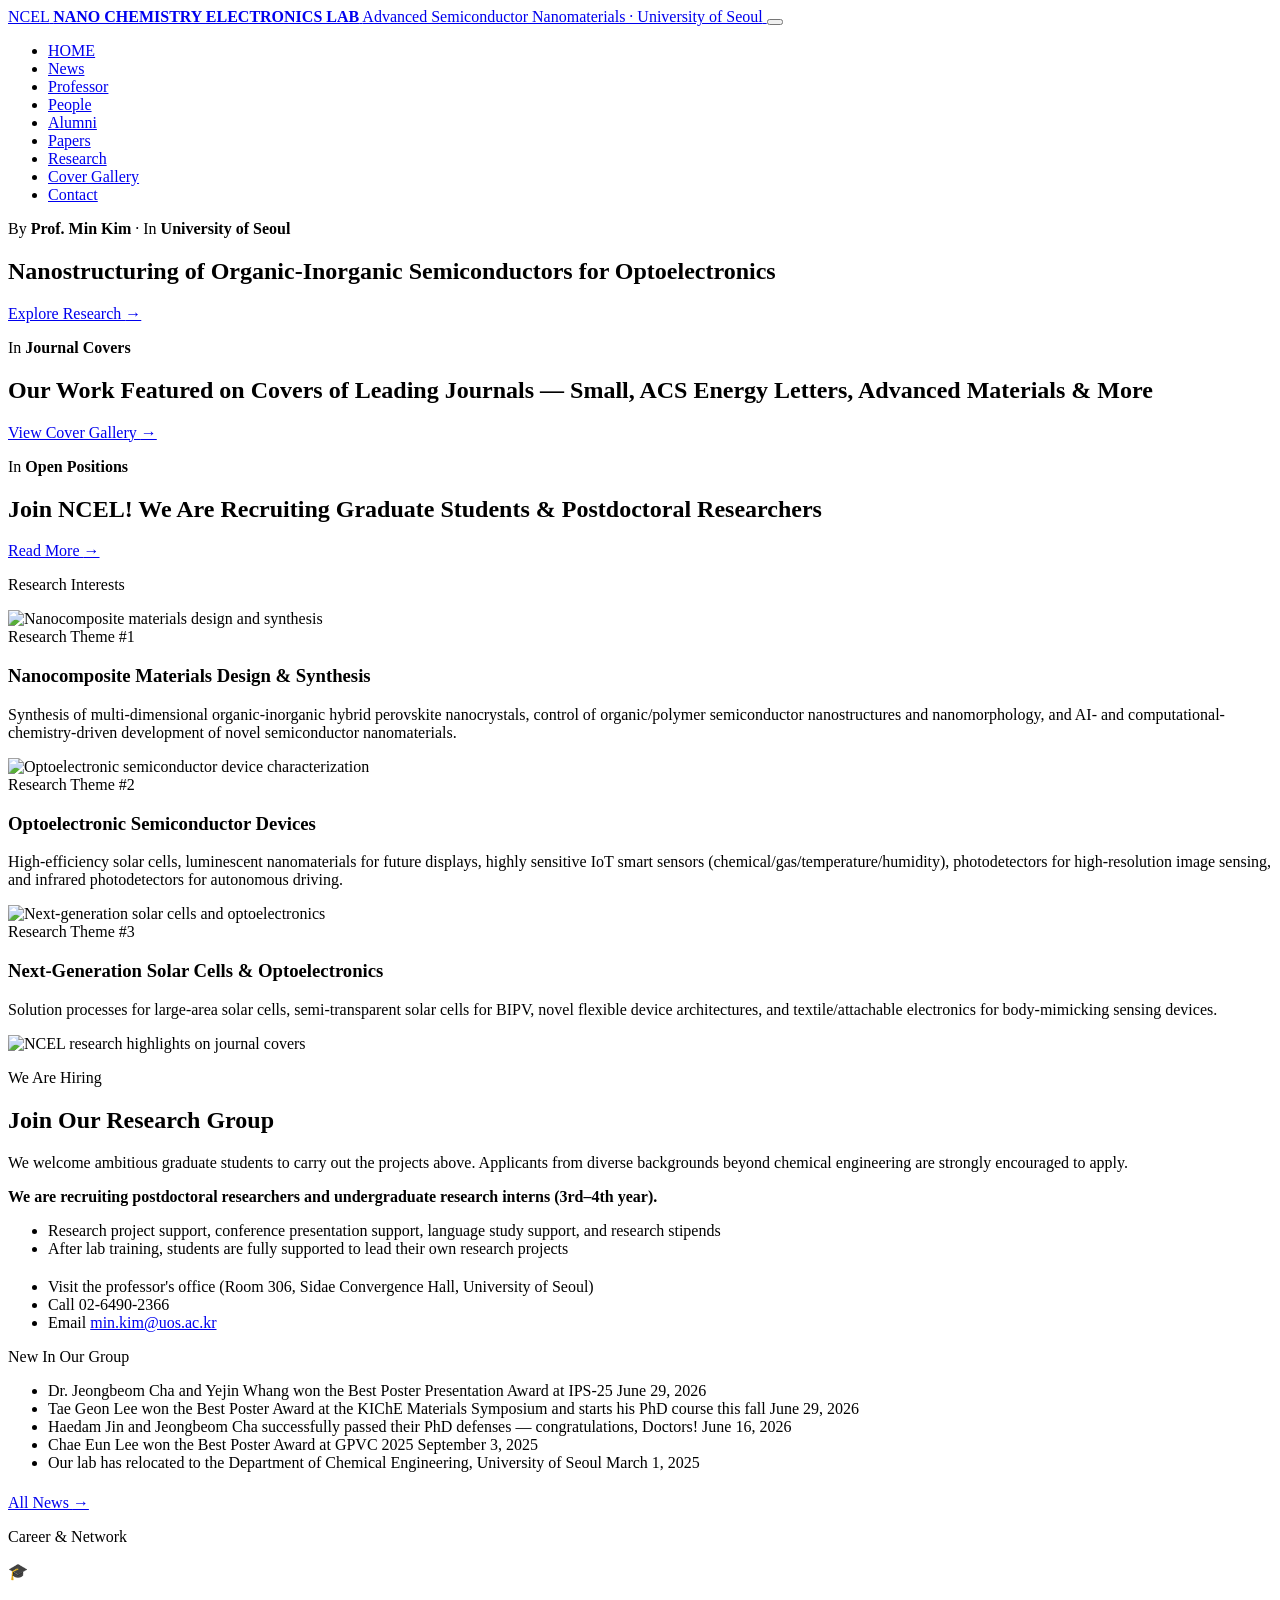
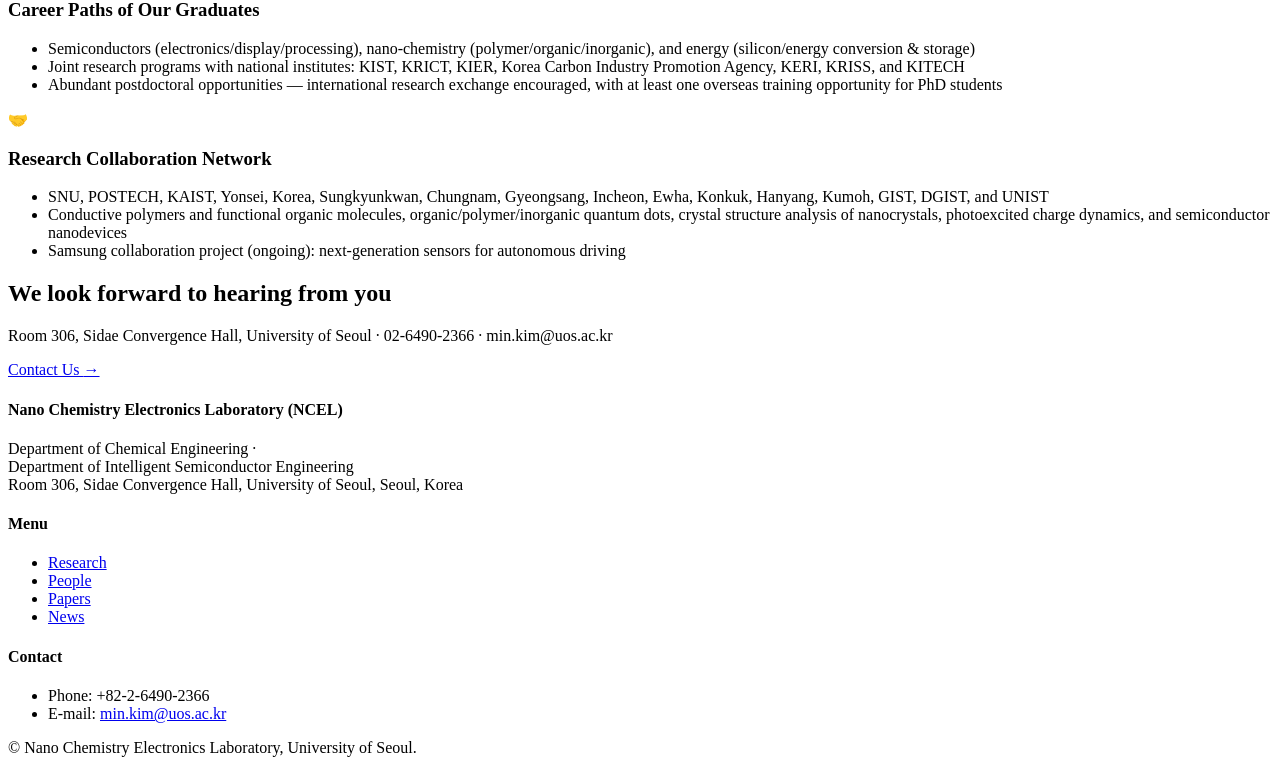
==== index.html @ 4b5f378d "Add files via upload" ====
<!DOCTYPE html>
<html lang="en">
<head>
<meta charset="UTF-8">
<meta name="viewport" content="width=device-width, initial-scale=1.0">
<title>HOME | Nano Chemistry Electronics Laboratory (NCEL)</title>
<meta name="description" content="Nano Chemistry Electronics Laboratory — Nanostructuring of organic-inorganic semiconductors for next-generation smart semiconductors and optoelectronics, Department of Chemical Engineering, University of Seoul">
<link rel="stylesheet" href="css/style.css">
</head>
<body>

<header class="site-header">
  <div class="container header-inner">
    <a class="brand" href="index.html">
      <span class="brand-mark">NCEL</span>
      <span class="brand-text">
        <strong>NANO CHEMISTRY ELECTRONICS LAB</strong>
        <span>Advanced Semiconductor Nanomaterials · University of Seoul</span>
      </span>
    </a>
    <button class="nav-toggle" aria-label="Open menu"><span></span><span></span><span></span></button>
    <nav class="main-nav">
      <ul>
        <li><a href="index.html" class="active">HOME</a></li>
        <li><a href="news.html">News</a></li>
        <li><a href="professor.html">Professor</a></li>
        <li><a href="people.html">People</a></li>
        <li><a href="alumni.html">Alumni</a></li>
        <li><a href="papers.html">Papers</a></li>
        <li><a href="research.html">Research</a></li>
        <li><a href="gallery.html">Cover Gallery</a></li>
        <li><a href="contact.html">Contact</a></li>
      </ul>
    </nav>
  </div>
</header>

<section class="hero-slider">
  <div class="slide" style="background-image:url('images/hero.jpg');">
    <div class="slide-content">
      <p class="slide-meta">By <strong>Prof. Min Kim</strong> · In <strong>University of Seoul</strong></p>
      <h1>Nanostructuring of Organic-Inorganic Semiconductors for Optoelectronics</h1>
      <a class="btn btn-grad" href="research.html">Explore Research <span class="arrow">&rarr;</span></a>
    </div>
  </div>
  <div class="slide" style="background-image:url('images/highlight.jpg');">
    <div class="slide-content">
      <p class="slide-meta">In <strong>Journal Covers</strong></p>
      <h2>Our Work Featured on Covers of Leading Journals — Small, ACS Energy Letters, Advanced Materials &amp; More</h2>
      <a class="btn btn-grad" href="gallery.html">View Cover Gallery <span class="arrow">&rarr;</span></a>
    </div>
  </div>
  <div class="slide" style="background-image:url('images/research/nanowire-sem.jpg');">
    <div class="slide-content">
      <p class="slide-meta">In <strong>Open Positions</strong></p>
      <h2>Join NCEL! We Are Recruiting Graduate Students &amp; Postdoctoral Researchers</h2>
      <a class="btn btn-grad" href="contact.html">Read More <span class="arrow">&rarr;</span></a>
    </div>
  </div>
  <div class="slider-dots"></div>
</section>

<section class="section">
  <div class="container">
    <p class="section-label">Research Interests</p>
    <div class="card-grid">
      <div class="img-card">
        <div class="thumb"><img src="images/research/research-1.png" alt="Nanocomposite materials design and synthesis"></div>
        <div class="body">
          <span class="tag">Research Theme #1</span>
          <h3>Nanocomposite Materials Design &amp; Synthesis</h3>
          <p>Synthesis of multi-dimensional organic-inorganic hybrid perovskite nanocrystals, control of organic/polymer semiconductor nanostructures and nanomorphology, and AI- and computational-chemistry-driven development of novel semiconductor nanomaterials.</p>
        </div>
      </div>
      <div class="img-card">
        <div class="thumb"><img src="images/research/research-2.png" alt="Optoelectronic semiconductor device characterization"></div>
        <div class="body">
          <span class="tag">Research Theme #2</span>
          <h3>Optoelectronic Semiconductor Devices</h3>
          <p>High-efficiency solar cells, luminescent nanomaterials for future displays, highly sensitive IoT smart sensors (chemical/gas/temperature/humidity), photodetectors for high-resolution image sensing, and infrared photodetectors for autonomous driving.</p>
        </div>
      </div>
      <div class="img-card">
        <div class="thumb"><img src="images/research/research-3.png" alt="Next-generation solar cells and optoelectronics"></div>
        <div class="body">
          <span class="tag">Research Theme #3</span>
          <h3>Next-Generation Solar Cells &amp; Optoelectronics</h3>
          <p>Solution processes for large-area solar cells, semi-transparent solar cells for BIPV, novel flexible device architectures, and textile/attachable electronics for body-mimicking sensing devices.</p>
        </div>
      </div>
    </div>
  </div>
</section>

<section class="section tight">
  <div class="container">
    <div class="highlight-band">
      <img src="images/highlight.jpg" alt="NCEL research highlights on journal covers">
      <div>
        <p class="section-label" style="margin-bottom:10px;">We Are Hiring</p>
        <div class="section-head" style="margin-bottom:16px;">
          <h2>Join Our Research Group</h2>
        </div>
        <p style="color:var(--ink-soft);">We welcome ambitious graduate students to carry out the projects above. Applicants from diverse backgrounds beyond chemical engineering are strongly encouraged to apply.</p>
        <p style="color:var(--ink-soft); margin-top:10px;"><strong>We are recruiting postdoctoral researchers and undergraduate research interns (3rd–4th year).</strong></p>
        <ul class="check-list">
          <li>Research project support, conference presentation support, language study support, and research stipends</li>
          <li>After lab training, students are fully supported to lead their own research projects</li>
        </ul>
        <ul class="check-list" style="margin-top:20px;">
          <li>Visit the professor's office (Room 306, Sidae Convergence Hall, University of Seoul)</li>
          <li>Call 02-6490-2366</li>
          <li>Email <a href="mailto:min.kim@uos.ac.kr">min.kim@uos.ac.kr</a></li>
        </ul>
      </div>
    </div>
  </div>
</section>

<section class="section">
  <div class="container">
    <p class="section-label">New In Our Group</p>
    <ul class="feed-list">
      <li class="feed-item">
        <span class="headline">Dr. Jeongbeom Cha and Yejin Whang won the Best Poster Presentation Award at IPS-25</span>
        <span class="when">June 29, 2026</span>
      </li>
      <li class="feed-item">
        <span class="headline">Tae Geon Lee won the Best Poster Award at the KIChE Materials Symposium and starts his PhD course this fall</span>
        <span class="when">June 29, 2026</span>
      </li>
      <li class="feed-item">
        <span class="headline">Haedam Jin and Jeongbeom Cha successfully passed their PhD defenses — congratulations, Doctors!</span>
        <span class="when">June 16, 2026</span>
      </li>
      <li class="feed-item">
        <span class="headline">Chae Eun Lee won the Best Poster Award at GPVC 2025</span>
        <span class="when">September 3, 2025</span>
      </li>
      <li class="feed-item">
        <span class="headline">Our lab has relocated to the Department of Chemical Engineering, University of Seoul</span>
        <span class="when">March 1, 2025</span>
      </li>
    </ul>
    <p style="margin-top:22px;"><a class="btn btn-grad" href="news.html">All News <span class="arrow">&rarr;</span></a></p>
  </div>
</section>

<section class="section">
  <div class="container">
    <p class="section-label">Career &amp; Network</p>
    <div class="card-grid">
      <div class="card">
        <div class="icon">🎓</div>
        <h3>Career Paths of Our Graduates</h3>
        <ul>
          <li>Semiconductors (electronics/display/processing), nano-chemistry (polymer/organic/inorganic), and energy (silicon/energy conversion &amp; storage)</li>
          <li>Joint research programs with national institutes: KIST, KRICT, KIER, Korea Carbon Industry Promotion Agency, KERI, KRISS, and KITECH</li>
          <li>Abundant postdoctoral opportunities — international research exchange encouraged, with at least one overseas training opportunity for PhD students</li>
        </ul>
      </div>
      <div class="card">
        <div class="icon">🤝</div>
        <h3>Research Collaboration Network</h3>
        <ul>
          <li>SNU, POSTECH, KAIST, Yonsei, Korea, Sungkyunkwan, Chungnam, Gyeongsang, Incheon, Ewha, Konkuk, Hanyang, Kumoh, GIST, DGIST, and UNIST</li>
          <li>Conductive polymers and functional organic molecules, organic/polymer/inorganic quantum dots, crystal structure analysis of nanocrystals, photoexcited charge dynamics, and semiconductor nanodevices</li>
          <li>Samsung collaboration project (ongoing): next-generation sensors for autonomous driving</li>
        </ul>
      </div>
    </div>
  </div>
</section>

<section class="section" style="padding-top:0;">
  <div class="container">
    <div class="cta-band">
      <div>
        <h2>We look forward to hearing from you</h2>
        <p>Room 306, Sidae Convergence Hall, University of Seoul · 02-6490-2366 · min.kim@uos.ac.kr</p>
      </div>
      <a class="btn" href="contact.html">Contact Us <span class="arrow">&rarr;</span></a>
    </div>
  </div>
</section>

<footer class="site-footer">
  <div class="container footer-inner">
    <div>
      <h4>Nano Chemistry Electronics Laboratory (NCEL)</h4>
      <p>Department of Chemical Engineering ·<br>Department of Intelligent Semiconductor Engineering<br>Room 306, Sidae Convergence Hall, University of Seoul, Seoul, Korea</p>
    </div>
    <div>
      <h4>Menu</h4>
      <ul>
        <li><a href="research.html">Research</a></li>
        <li><a href="people.html">People</a></li>
        <li><a href="papers.html">Papers</a></li>
        <li><a href="news.html">News</a></li>
      </ul>
    </div>
    <div>
      <h4>Contact</h4>
      <ul>
        <li>Phone: +82-2-6490-2366</li>
        <li>E-mail: <a href="mailto:min.kim@uos.ac.kr">min.kim@uos.ac.kr</a></li>
      </ul>
    </div>
  </div>
  <div class="footer-bottom container">© Nano Chemistry Electronics Laboratory, University of Seoul.</div>
</footer>

<script src="js/main.js"></script>
</body>
</html>
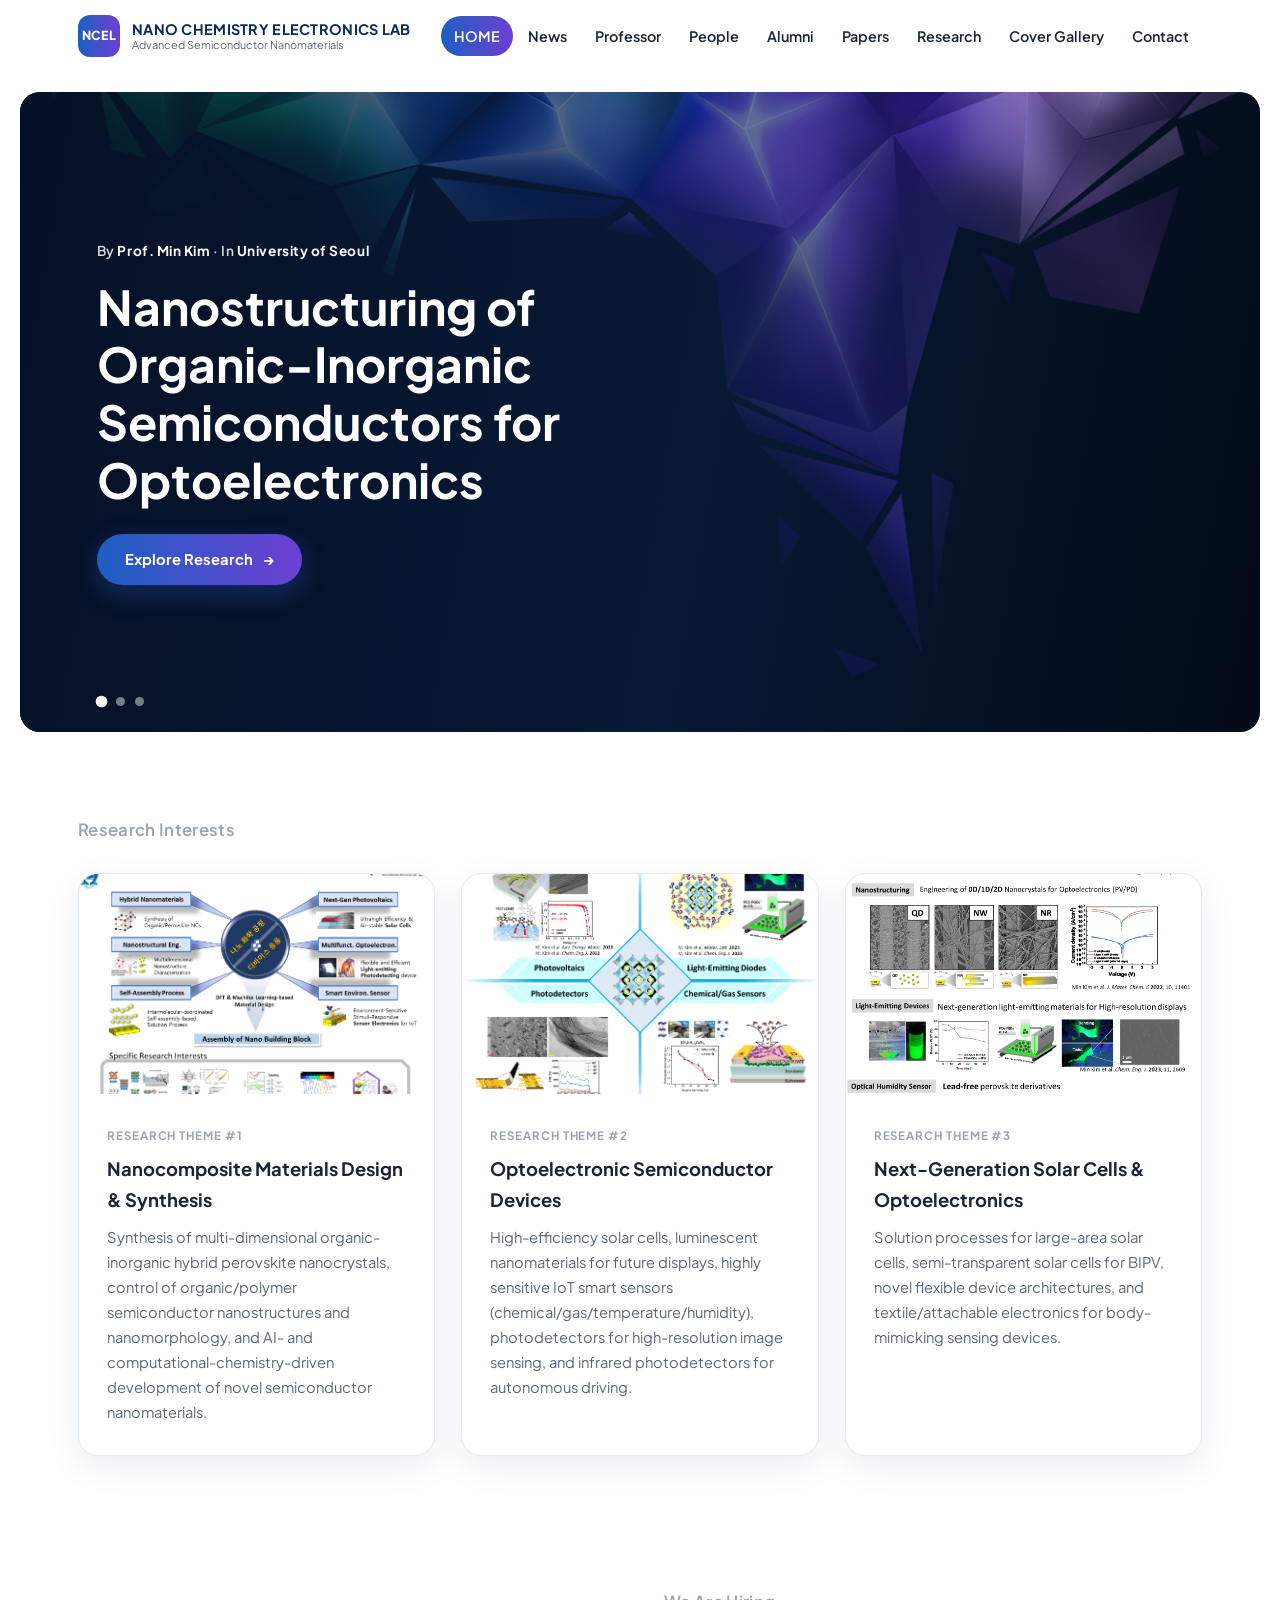
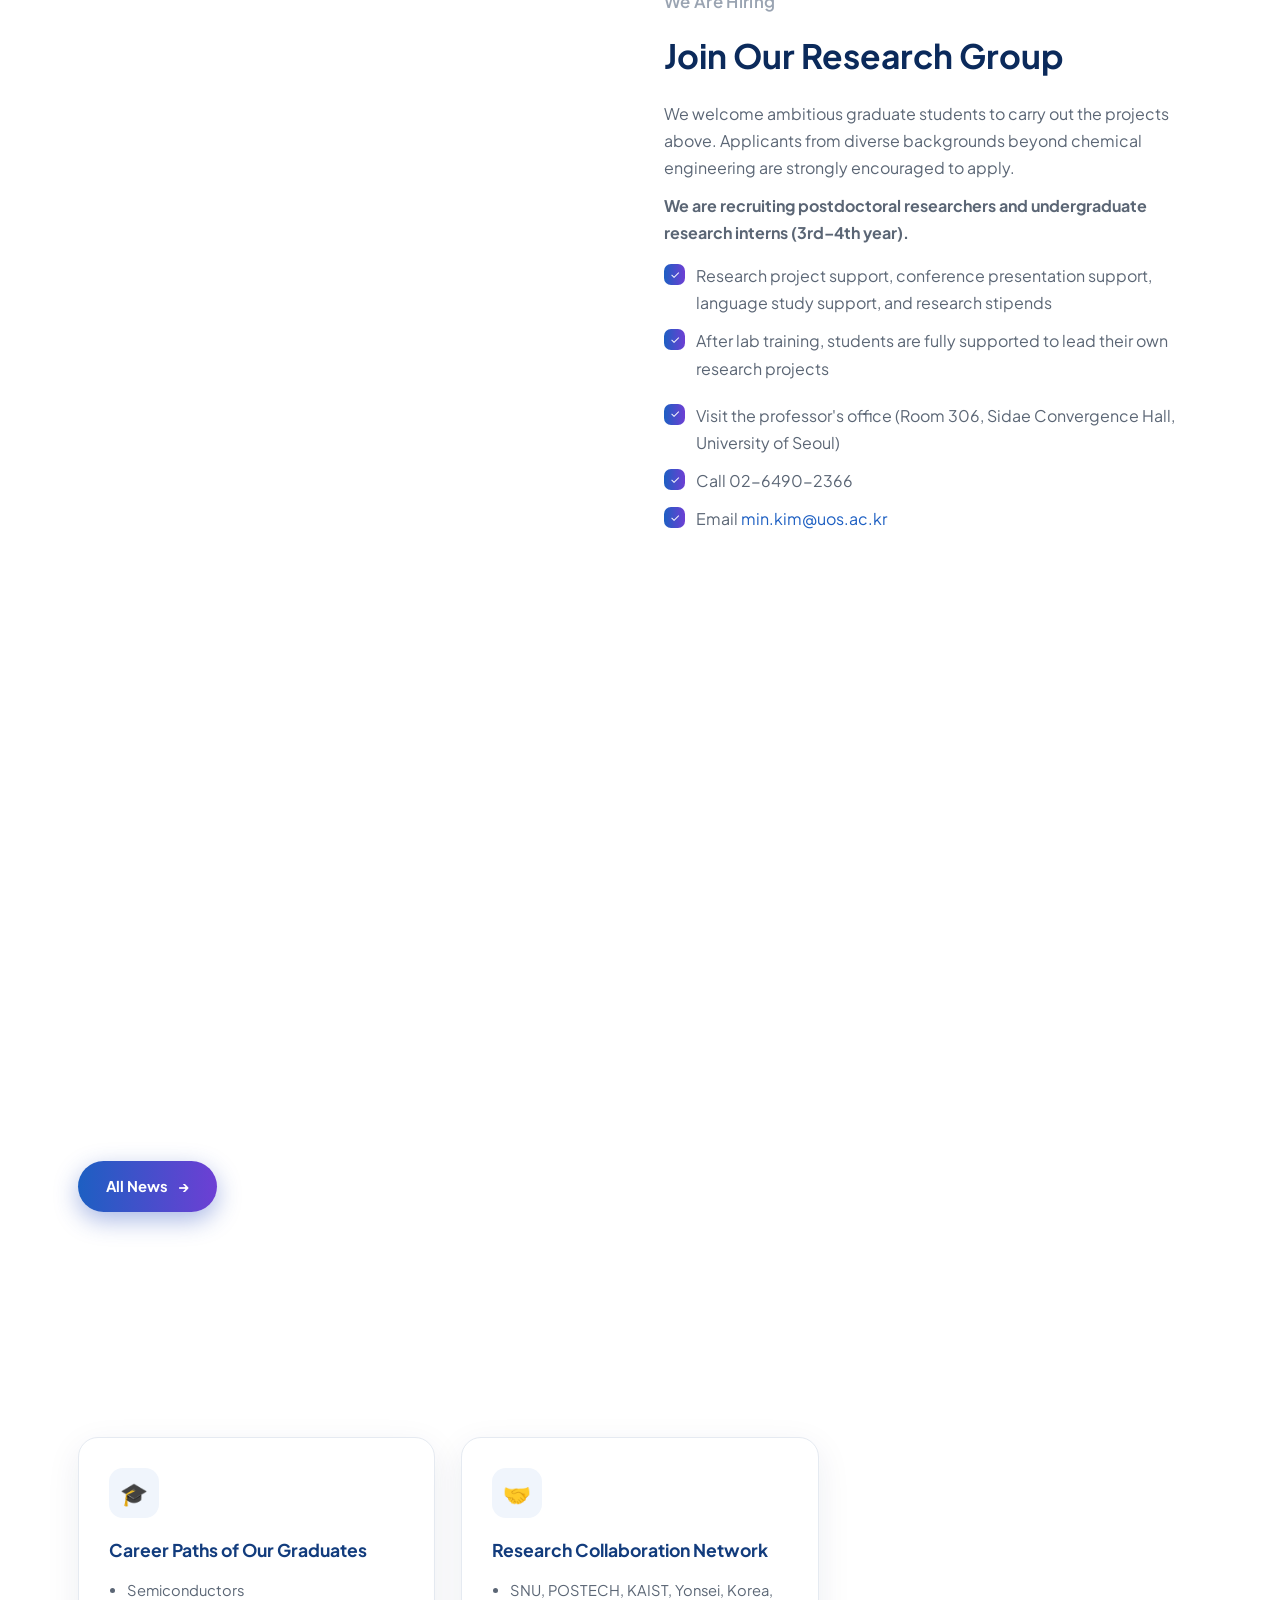
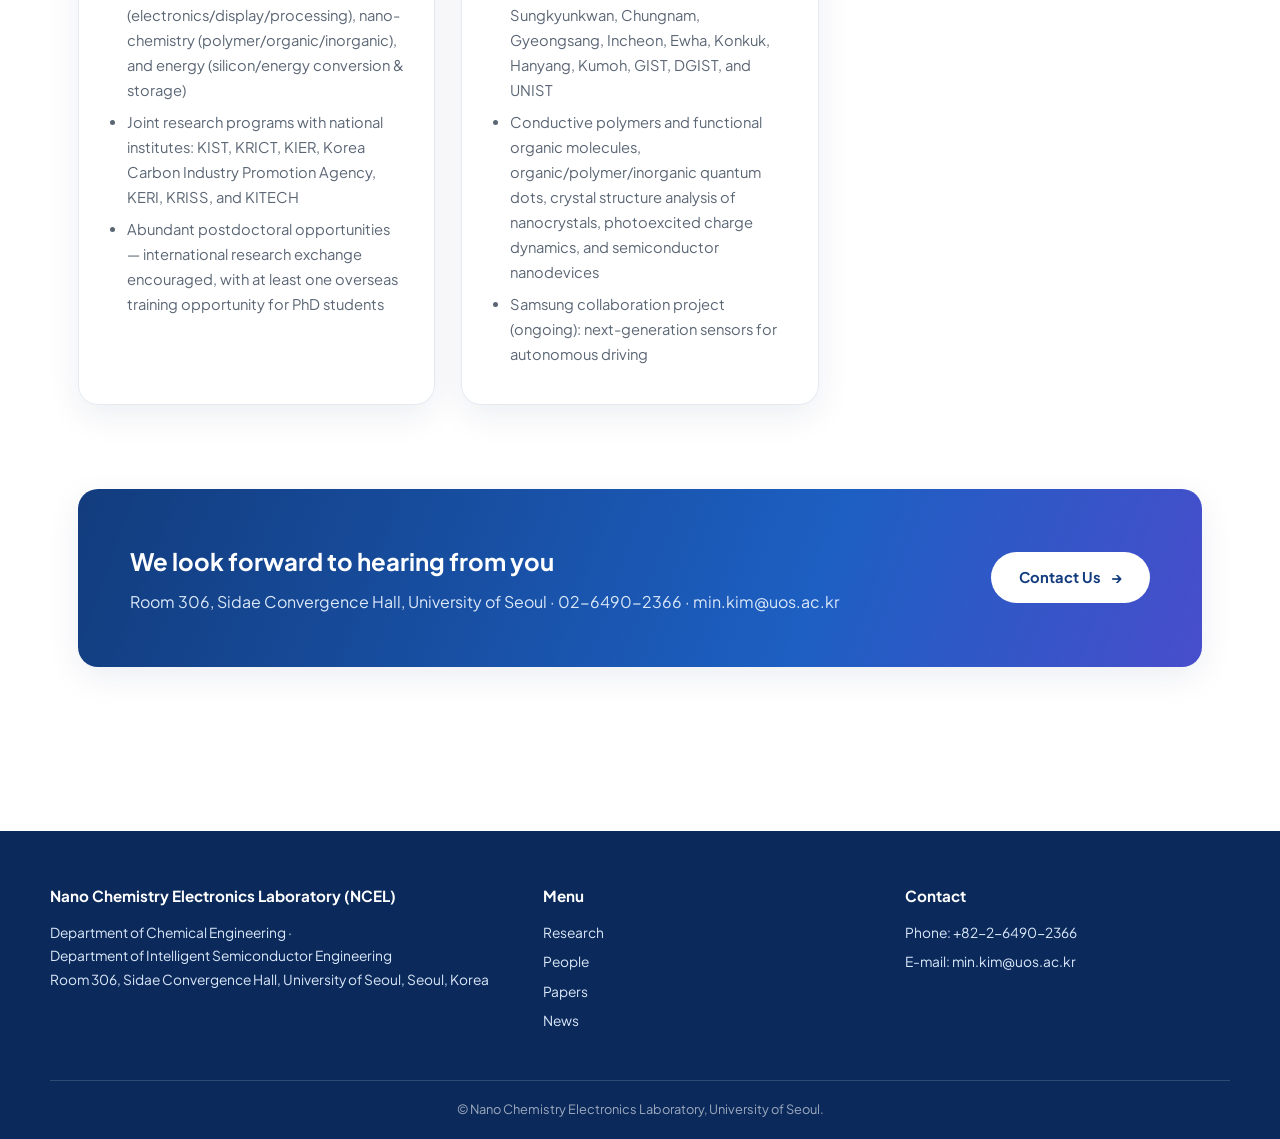
==== commit cccac099: "Fix mobile header: shorten brand subtitle, shrink brand ~90% on small screens, prevent nav item wrap" ====
--- a/index.html
+++ b/index.html
@@ -15,7 +15,7 @@
       <span class="brand-mark">NCEL</span>
       <span class="brand-text">
         <strong>NANO CHEMISTRY ELECTRONICS LAB</strong>
-        <span>Advanced Semiconductor Nanomaterials · University of Seoul</span>
+        <span>Advanced Semiconductor Nanomaterials</span>
       </span>
     </a>
     <button class="nav-toggle" aria-label="Open menu"><span></span><span></span><span></span></button>
--- a/css/style.css
+++ b/css/style.css
@@ -0,0 +1,454 @@
+/* NCEL — Nano Chemistry Electronics Laboratory
+   Modern magazine-style design inspired by nagroup.ewha.ac.kr */
+@import url('https://fonts.googleapis.com/css2?family=Plus+Jakarta+Sans:wght@400;500;600;700;800&family=Inter:wght@400;500;600&display=swap');
+
+:root {
+  --blue-900: #0b2a5b;
+  --blue-800: #123c7d;
+  --blue-700: #1a4d9e;
+  --blue-600: #1d5fc2;
+  --blue-500: #2f74d0;
+  --violet-600: #6d3fd4;
+  --blue-100: #dbe8f9;
+  --blue-50: #f0f5fc;
+  --ink: #1b2432;
+  --ink-soft: #5b6675;
+  --ink-faint: #9aa4b2;
+  --line: #e5eaf1;
+  --bg: #ffffff;
+  --radius: 20px;
+  --radius-sm: 12px;
+  --shadow: 0 10px 34px rgba(11, 42, 91, 0.08);
+  --shadow-hover: 0 18px 48px rgba(11, 42, 91, 0.16);
+  --grad: linear-gradient(90deg, var(--blue-600), var(--violet-600));
+}
+
+* { margin: 0; padding: 0; box-sizing: border-box; }
+html { scroll-behavior: smooth; }
+body {
+  font-family: "Plus Jakarta Sans", "Inter", "Pretendard", "Noto Sans KR", "Malgun Gothic", system-ui, sans-serif;
+  color: var(--ink);
+  background: var(--bg);
+  line-height: 1.7;
+  word-break: keep-all;
+}
+img { max-width: 100%; display: block; }
+a { color: var(--blue-600); text-decoration: none; }
+a:hover { color: var(--blue-800); }
+
+.container { max-width: 1180px; margin: 0 auto; padding: 0 28px; }
+
+/* ---------- Scroll reveal ---------- */
+.reveal {
+  opacity: 0;
+  transform: translateY(28px);
+  transition: opacity 0.7s cubic-bezier(0.22, 0.61, 0.36, 1), transform 0.7s cubic-bezier(0.22, 0.61, 0.36, 1);
+}
+.reveal.visible { opacity: 1; transform: none; }
+@media (prefers-reduced-motion: reduce) {
+  .reveal { opacity: 1; transform: none; transition: none; }
+}
+
+/* ---------- Header ---------- */
+.site-header {
+  position: sticky; top: 0; z-index: 100;
+  background: rgba(255, 255, 255, 0.9);
+  backdrop-filter: blur(12px);
+  transition: box-shadow 0.3s;
+}
+.site-header.scrolled { box-shadow: 0 4px 24px rgba(11, 42, 91, 0.1); }
+.header-inner {
+  display: flex; align-items: center; justify-content: space-between;
+  height: 72px;
+}
+.brand { display: flex; align-items: center; gap: 12px; color: var(--blue-900); }
+.brand-mark {
+  width: 42px; height: 42px; border-radius: 12px; flex: none;
+  background: var(--grad);
+  color: #fff; font-weight: 800; font-size: 0.78rem;
+  display: flex; align-items: center; justify-content: center;
+  letter-spacing: 0.02em;
+}
+.brand-text { line-height: 1.25; }
+.brand-text strong { display: block; font-size: 0.9rem; letter-spacing: 0.02em; white-space: nowrap; }
+.brand-text span { display: block; font-size: 0.68rem; color: var(--ink-soft); white-space: nowrap; }
+@media (max-width: 560px) {
+  .brand { gap: 10px; }
+  .brand-mark { width: 38px; height: 38px; font-size: 0.7rem; }
+  .brand-text strong { font-size: 0.78rem; }
+  .brand-text span { font-size: 0.6rem; }
+}
+
+.main-nav ul { display: flex; gap: 2px; list-style: none; }
+.main-nav a {
+  display: block; padding: 8px 13px; border-radius: 999px;
+  font-size: 0.9rem; font-weight: 600; color: var(--ink);
+  transition: 0.2s; white-space: nowrap;
+}
+.main-nav a:hover { background: var(--blue-50); color: var(--blue-700); }
+.main-nav a.active { background: var(--grad); color: #fff; }
+
+.nav-toggle {
+  display: none; background: none; border: 0; cursor: pointer;
+  width: 44px; height: 44px; border-radius: 10px;
+}
+.nav-toggle span {
+  display: block; width: 22px; height: 2px; margin: 5px auto;
+  background: var(--blue-900); border-radius: 2px; transition: 0.25s;
+}
+.nav-toggle.open span:nth-child(1) { transform: translateY(7px) rotate(45deg); }
+.nav-toggle.open span:nth-child(2) { opacity: 0; }
+.nav-toggle.open span:nth-child(3) { transform: translateY(-7px) rotate(-45deg); }
+
+@media (max-width: 1240px) {
+  .nav-toggle { display: block; }
+  .main-nav {
+    position: absolute; top: 72px; left: 0; right: 0;
+    background: #fff; border-bottom: 1px solid var(--line);
+    display: none; box-shadow: var(--shadow);
+  }
+  .main-nav.open { display: block; animation: navDrop 0.3s ease; }
+  .main-nav ul { flex-direction: column; padding: 12px 16px; }
+  .main-nav a { padding: 12px 16px; font-size: 1rem; border-radius: var(--radius-sm); }
+}
+@keyframes navDrop {
+  from { opacity: 0; transform: translateY(-10px); }
+  to { opacity: 1; transform: none; }
+}
+
+/* ---------- Hero slider ---------- */
+.hero-slider {
+  position: relative; overflow: hidden;
+  border-radius: var(--radius);
+  margin: 20px auto 0;
+  max-width: 1320px;
+  height: min(78vh, 640px);
+}
+@media (max-width: 1360px) { .hero-slider { margin-left: 20px; margin-right: 20px; } }
+@media (max-width: 640px) { .hero-slider { height: 520px; margin-left: 12px; margin-right: 12px; } }
+.slide {
+  position: absolute; inset: 0;
+  background-size: cover; background-position: center;
+  opacity: 0; transition: opacity 1s ease;
+  display: flex; align-items: center;
+}
+.slide.active { opacity: 1; z-index: 1; }
+.slide::before {
+  content: ""; position: absolute; inset: 0;
+  background: linear-gradient(100deg, rgba(6, 20, 46, 0.82) 0%, rgba(13, 42, 88, 0.6) 55%, rgba(13, 42, 88, 0.25) 100%);
+}
+.slide-content {
+  position: relative; z-index: 2; color: #fff;
+  padding: 0 clamp(28px, 6vw, 80px); max-width: 760px;
+}
+.slide-content .slide-meta {
+  font-size: 0.85rem; font-weight: 600; letter-spacing: 0.04em;
+  color: rgba(255, 255, 255, 0.85); margin-bottom: 16px;
+}
+.slide-content .slide-meta strong { color: #fff; }
+.slide-content h1, .slide-content h2 {
+  font-size: clamp(1.7rem, 4.2vw, 3rem); line-height: 1.2;
+  font-weight: 700; margin-bottom: 26px;
+}
+.slide.active .slide-content > * {
+  animation: slideUp 0.9s cubic-bezier(0.22, 0.61, 0.36, 1) both;
+}
+.slide.active .slide-content > *:nth-child(2) { animation-delay: 0.12s; }
+.slide.active .slide-content > *:nth-child(3) { animation-delay: 0.24s; }
+@keyframes slideUp {
+  from { opacity: 0; transform: translateY(30px); }
+  to { opacity: 1; transform: none; }
+}
+.btn {
+  display: inline-flex; align-items: center; gap: 10px;
+  padding: 13px 28px; border-radius: 999px;
+  font-weight: 700; font-size: 0.92rem; transition: 0.25s;
+}
+.btn-grad { background: var(--grad); color: #fff; box-shadow: 0 8px 24px rgba(41, 78, 190, 0.4); }
+.btn-grad:hover { transform: translateY(-2px); box-shadow: 0 12px 32px rgba(41, 78, 190, 0.55); color: #fff; }
+.btn-grad .arrow { transition: transform 0.25s; }
+.btn-grad:hover .arrow { transform: translateX(4px); }
+.btn-ghost { border: 1.5px solid rgba(255, 255, 255, 0.65); color: #fff; }
+.btn-ghost:hover { background: rgba(255, 255, 255, 0.14); color: #fff; }
+
+.slider-dots {
+  position: absolute; z-index: 3; bottom: 26px; left: clamp(28px, 6vw, 80px);
+  display: flex; gap: 10px;
+}
+.slider-dots button {
+  width: 9px; height: 9px; border-radius: 50%; border: 0; cursor: pointer;
+  background: rgba(255, 255, 255, 0.45); transition: 0.3s; padding: 0;
+}
+.slider-dots button.active { background: #fff; transform: scale(1.3); }
+
+/* ---------- Sections ---------- */
+.section { padding: 84px 0; }
+.section.tight { padding: 48px 0; }
+.section-label {
+  color: var(--ink-faint); font-weight: 600; font-size: 1.05rem;
+  letter-spacing: 0.02em; margin-bottom: 28px;
+}
+.section-head { margin-bottom: 40px; }
+.section-head h2 { font-size: clamp(1.5rem, 3vw, 2.1rem); color: var(--blue-900); margin-top: 4px; font-weight: 700; }
+.section-head p.desc { color: var(--ink-soft); margin-top: 10px; max-width: 680px; }
+
+.page-hero {
+  background: linear-gradient(115deg, var(--blue-900) 0%, var(--blue-700) 70%, var(--violet-600) 130%);
+  color: #fff; padding: 72px 0;
+}
+.page-hero .kicker { color: var(--blue-100); font-weight: 700; letter-spacing: 0.14em; font-size: 0.8rem; text-transform: uppercase; }
+.page-hero h1 { font-size: clamp(1.9rem, 4vw, 2.7rem); margin-top: 8px; font-weight: 800; }
+.page-hero p { margin-top: 12px; color: rgba(255, 255, 255, 0.85); max-width: 720px; }
+
+/* ---------- Cards ---------- */
+.card-grid { display: grid; gap: 26px; grid-template-columns: repeat(auto-fill, minmax(300px, 1fr)); }
+.card {
+  background: #fff; border: 1px solid var(--line); border-radius: var(--radius);
+  padding: 30px; box-shadow: var(--shadow);
+  transition: transform 0.35s, box-shadow 0.35s;
+}
+.card:hover { transform: translateY(-6px); box-shadow: var(--shadow-hover); }
+.card h3 { color: var(--blue-800); font-size: 1.1rem; margin-bottom: 12px; font-weight: 700; }
+.card ul { padding-left: 18px; color: var(--ink-soft); font-size: 0.92rem; }
+.card ul li { margin: 7px 0; }
+.card .icon {
+  width: 50px; height: 50px; border-radius: 14px; margin-bottom: 18px;
+  background: var(--blue-50); color: var(--blue-700);
+  display: flex; align-items: center; justify-content: center; font-size: 1.4rem;
+}
+
+/* Image-topped research cards (home) */
+.img-card {
+  background: #fff; border: 1px solid var(--line); border-radius: var(--radius);
+  overflow: hidden; box-shadow: var(--shadow);
+  transition: transform 0.35s, box-shadow 0.35s;
+  display: flex; flex-direction: column;
+}
+.img-card:hover { transform: translateY(-6px); box-shadow: var(--shadow-hover); }
+.img-card .thumb { height: 220px; overflow: hidden; }
+.img-card .thumb img { width: 100%; height: 100%; object-fit: cover; transition: transform 0.5s; }
+.img-card:hover .thumb img { transform: scale(1.06); }
+.img-card .body { padding: 26px 28px 30px; }
+.img-card .body .tag {
+  font-size: 0.72rem; font-weight: 700; letter-spacing: 0.08em;
+  text-transform: uppercase; color: var(--ink-faint);
+}
+.img-card .body h3 { color: var(--ink); font-size: 1.15rem; margin: 6px 0 10px; font-weight: 700; }
+.img-card .body p { color: var(--ink-soft); font-size: 0.92rem; }
+
+/* ---------- People ---------- */
+.people-grid { display: grid; gap: 28px; grid-template-columns: repeat(auto-fill, minmax(255px, 1fr)); }
+.person {
+  background: #fff; border: 1px solid var(--line); border-radius: var(--radius);
+  overflow: hidden; box-shadow: var(--shadow); display: flex; flex-direction: column;
+  transition: transform 0.35s, box-shadow 0.35s;
+}
+.person:hover { transform: translateY(-6px); box-shadow: var(--shadow-hover); }
+.person .photo { aspect-ratio: 3 / 3.4; overflow: hidden; background: var(--blue-100); }
+.person .photo img { width: 100%; height: 100%; object-fit: cover; object-position: center top; transition: transform 0.45s; }
+.person:hover .photo img { transform: scale(1.05); }
+.person .photo.placeholder {
+  display: flex; align-items: center; justify-content: center;
+  color: var(--blue-500); font-size: 3rem; font-weight: 800;
+}
+.person .info { padding: 22px 24px 24px; }
+.person .info h3 { color: var(--blue-900); font-size: 1.05rem; font-weight: 700; }
+.person .info h3 small { color: var(--ink-faint); font-weight: 600; font-size: 0.82rem; }
+.person .info .role {
+  display: inline-block; margin: 8px 0 10px; padding: 3px 12px; border-radius: 999px;
+  background: var(--blue-50); color: var(--blue-700); font-size: 0.74rem; font-weight: 700;
+}
+.person .info ul { list-style: none; color: var(--ink-soft); font-size: 0.84rem; }
+.person .info ul li { margin: 4px 0; padding-left: 12px; position: relative; }
+.person .info ul li::before {
+  content: ""; position: absolute; left: 0; top: 0.65em;
+  width: 4px; height: 4px; border-radius: 50%; background: var(--blue-500);
+}
+.person .info .email { margin-top: 10px; font-size: 0.83rem; }
+
+.group-title {
+  display: flex; align-items: center; gap: 14px;
+  margin: 60px 0 28px; color: var(--blue-900); font-size: 1.35rem; font-weight: 700;
+}
+.group-title:first-of-type { margin-top: 0; }
+.group-title::after { content: ""; flex: 1; height: 1px; background: var(--line); }
+
+/* ---------- Professor ---------- */
+.prof-layout { display: grid; grid-template-columns: 330px 1fr; gap: 52px; align-items: start; }
+@media (max-width: 860px) { .prof-layout { grid-template-columns: 1fr; } }
+.prof-photo { border-radius: var(--radius); overflow: hidden; box-shadow: var(--shadow); position: sticky; top: 96px; }
+.prof-card { background: linear-gradient(120deg, var(--blue-900), var(--blue-700)); color: #fff; padding: 24px 26px; }
+.prof-card h2 { font-size: 1.3rem; }
+.prof-card p { color: var(--blue-100); font-size: 0.88rem; margin-top: 4px; }
+.prof-card a { color: #fff; text-decoration: underline; }
+
+.timeline { list-style: none; position: relative; padding-left: 30px; }
+.timeline::before {
+  content: ""; position: absolute; left: 8px; top: 6px; bottom: 6px;
+  width: 2px; background: var(--blue-100);
+}
+.timeline li { position: relative; padding-bottom: 32px; }
+.timeline li:last-child { padding-bottom: 0; }
+.timeline li::before {
+  content: ""; position: absolute; left: -28px; top: 7px;
+  width: 12px; height: 12px; border-radius: 50%;
+  background: var(--grad); border: 3px solid var(--blue-100);
+}
+.timeline .period { color: var(--blue-600); font-weight: 700; font-size: 0.85rem; letter-spacing: 0.03em; }
+.timeline h3 { color: var(--blue-900); font-size: 1.12rem; margin: 3px 0 6px; font-weight: 700; }
+.timeline p { color: var(--ink-soft); font-size: 0.93rem; }
+
+/* ---------- News ---------- */
+.news-list { list-style: none; }
+.news-item {
+  background: #fff; border: 1px solid var(--line); border-radius: var(--radius);
+  padding: 26px 30px; margin-bottom: 16px; box-shadow: var(--shadow);
+  display: grid; grid-template-columns: 130px 1fr; gap: 22px;
+  transition: transform 0.3s, box-shadow 0.3s;
+}
+.news-item:hover { transform: translateY(-3px); box-shadow: var(--shadow-hover); }
+@media (max-width: 640px) { .news-item { grid-template-columns: 1fr; gap: 6px; } }
+.news-item .date { color: var(--blue-600); font-weight: 700; font-size: 0.88rem; white-space: nowrap; }
+.news-item .body { color: var(--ink); font-size: 0.94rem; }
+.news-item .body p { margin: 4px 0; }
+.news-item .body a { font-size: 0.86rem; word-break: break-all; }
+.badge {
+  display: inline-block; padding: 2px 12px; border-radius: 999px; margin-bottom: 6px;
+  background: var(--grad); color: #fff; font-size: 0.71rem; font-weight: 700; letter-spacing: 0.03em;
+}
+
+/* Home news feed */
+.feed-list { list-style: none; }
+.feed-item {
+  display: flex; justify-content: space-between; align-items: baseline; gap: 24px;
+  padding: 22px 28px; border: 1px solid var(--line); border-radius: var(--radius-sm);
+  margin-bottom: 12px; background: #fff;
+  transition: transform 0.3s, box-shadow 0.3s, border-color 0.3s;
+}
+.feed-item:hover { transform: translateX(6px); box-shadow: var(--shadow); border-color: var(--blue-100); }
+.feed-item .headline { font-weight: 600; color: var(--ink); font-size: 0.95rem; }
+.feed-item .when { color: var(--ink-faint); font-size: 0.82rem; white-space: nowrap; }
+@media (max-width: 640px) { .feed-item { flex-direction: column; gap: 4px; } }
+
+/* ---------- Papers ---------- */
+.year-block { margin-bottom: 52px; }
+.year-block h2 {
+  color: var(--blue-900); font-size: 1.5rem; margin-bottom: 18px; font-weight: 700;
+  display: flex; align-items: center; gap: 14px;
+}
+.year-block h2 .tag {
+  font-size: 0.7rem; padding: 3px 12px; border-radius: 999px;
+  background: var(--grad); color: #fff; letter-spacing: 0.06em;
+}
+.year-block h2::after { content: ""; flex: 1; height: 1px; background: var(--line); }
+.paper-list { list-style: none; }
+.paper-list li {
+  background: #fff; border: 1px solid var(--line); border-radius: var(--radius-sm);
+  padding: 15px 20px; margin-bottom: 10px; font-size: 0.9rem; color: var(--ink-soft);
+  display: flex; gap: 14px;
+  transition: transform 0.25s, box-shadow 0.25s;
+}
+.paper-list li:hover { transform: translateY(-2px); box-shadow: var(--shadow); }
+.paper-list .num { color: var(--blue-600); font-weight: 800; flex: none; min-width: 38px; }
+.paper-list .title { font-style: normal; color: var(--ink); font-weight: 600; }
+.paper-list .journal { color: var(--blue-700); font-weight: 600; font-style: italic; }
+.paper-list .cover-note { color: #b7791f; font-weight: 700; font-size: 0.8rem; }
+.paper-link {
+  display: inline-flex; align-items: center; gap: 4px;
+  margin-left: 10px; padding: 2px 12px; border-radius: 999px;
+  background: var(--blue-50); border: 1px solid var(--blue-100);
+  color: var(--blue-700); font-size: 0.74rem; font-weight: 700;
+  white-space: nowrap; vertical-align: 2px; transition: 0.2s;
+}
+.paper-link:hover { background: var(--grad); border-color: transparent; color: #fff; }
+.note { color: var(--ink-soft); font-size: 0.88rem; margin-bottom: 20px; }
+
+/* ---------- Gallery ---------- */
+.gallery-grid { display: grid; gap: 24px; grid-template-columns: repeat(auto-fill, minmax(205px, 1fr)); }
+.gallery-grid figure {
+  border-radius: var(--radius); overflow: hidden; background: #fff;
+  border: 1px solid var(--line); box-shadow: var(--shadow);
+  transition: transform 0.35s, box-shadow 0.35s;
+}
+.gallery-grid figure:hover { transform: translateY(-6px); box-shadow: var(--shadow-hover); }
+.gallery-grid img { width: 100%; aspect-ratio: 3 / 4; object-fit: cover; transition: transform 0.45s; }
+.gallery-grid figure:hover img { transform: scale(1.06); }
+.gallery-grid figcaption { padding: 13px 16px; font-size: 0.84rem; font-weight: 600; color: var(--blue-800); }
+
+/* ---------- Research ---------- */
+.research-feature { display: grid; grid-template-columns: 1fr 1fr; gap: 44px; align-items: center; margin-bottom: 60px; }
+@media (max-width: 860px) { .research-feature { grid-template-columns: 1fr; } }
+.research-feature img { border-radius: var(--radius); box-shadow: var(--shadow); }
+.research-feature h3 { color: var(--blue-900); font-size: 1.4rem; margin-bottom: 12px; font-weight: 700; }
+.research-feature p { color: var(--ink-soft); }
+.research-imgs { display: grid; grid-template-columns: repeat(auto-fit, minmax(240px, 1fr)); gap: 22px; margin-top: 40px; }
+.research-imgs img {
+  border-radius: var(--radius); border: 1px solid var(--line); box-shadow: var(--shadow); width: 100%;
+  transition: transform 0.35s;
+}
+.research-imgs img:hover { transform: translateY(-4px); }
+
+/* ---------- Contact ---------- */
+.contact-grid { display: grid; grid-template-columns: 1.2fr 1fr; gap: 44px; align-items: start; }
+@media (max-width: 860px) { .contact-grid { grid-template-columns: 1fr; } }
+.contact-info-card {
+  background: linear-gradient(135deg, var(--blue-900), var(--blue-700) 75%, var(--violet-600) 140%);
+  color: #fff; border-radius: var(--radius);
+  padding: 38px; box-shadow: var(--shadow);
+}
+.contact-info-card h3 { font-size: 1.25rem; margin-bottom: 22px; }
+.contact-info-card dl { display: grid; gap: 18px; }
+.contact-info-card dt { color: var(--blue-100); font-size: 0.76rem; font-weight: 700; letter-spacing: 0.1em; text-transform: uppercase; }
+.contact-info-card dd { font-size: 0.97rem; margin-top: 2px; }
+.contact-info-card a { color: #fff; text-decoration: underline; }
+
+/* ---------- Home extras ---------- */
+.highlight-band { display: grid; grid-template-columns: 1fr 1fr; gap: 48px; align-items: center; }
+@media (max-width: 860px) { .highlight-band { grid-template-columns: 1fr; } }
+.highlight-band img { border-radius: var(--radius); box-shadow: var(--shadow); }
+.check-list { list-style: none; margin-top: 16px; }
+.check-list li { padding-left: 32px; position: relative; margin: 11px 0; color: var(--ink-soft); }
+.check-list li::before {
+  content: "✓"; position: absolute; left: 0; top: 2px;
+  width: 21px; height: 21px; border-radius: 7px; font-size: 0.72rem;
+  background: var(--grad); color: #fff;
+  display: flex; align-items: center; justify-content: center;
+}
+
+.cta-band {
+  background: linear-gradient(110deg, var(--blue-800), var(--blue-600) 65%, var(--violet-600) 130%);
+  border-radius: var(--radius); color: #fff; padding: 52px;
+  display: flex; align-items: center; justify-content: space-between; gap: 26px; flex-wrap: wrap;
+  box-shadow: var(--shadow);
+}
+.cta-band h2 { font-size: 1.5rem; font-weight: 700; }
+.cta-band p { color: var(--blue-100); margin-top: 6px; }
+.cta-band .btn { background: #fff; color: var(--blue-800); }
+.cta-band .btn:hover { transform: translateY(-2px); }
+
+/* ---------- Footer ---------- */
+.site-footer { background: var(--blue-900); color: var(--blue-100); margin-top: 80px; }
+.footer-inner { padding: 52px 0 42px; display: grid; grid-template-columns: 1.4fr 1fr 1fr; gap: 38px; }
+@media (max-width: 860px) { .footer-inner { grid-template-columns: 1fr; } }
+.site-footer h4 { color: #fff; font-size: 0.95rem; margin-bottom: 12px; }
+.site-footer p, .site-footer li { font-size: 0.86rem; }
+.site-footer ul { list-style: none; }
+.site-footer li { margin: 6px 0; }
+.site-footer a { color: var(--blue-100); }
+.site-footer a:hover { color: #fff; }
+.footer-bottom {
+  border-top: 1px solid rgba(255, 255, 255, 0.15);
+  padding: 18px 0; font-size: 0.8rem; text-align: center; color: rgba(255, 255, 255, 0.6);
+}
+
+/* ---------- Back to top ---------- */
+.to-top {
+  position: fixed; right: 26px; bottom: 26px; z-index: 90;
+  width: 46px; height: 46px; border-radius: 50%; border: 0; cursor: pointer;
+  background: var(--grad); color: #fff; font-size: 1.1rem;
+  box-shadow: 0 8px 24px rgba(41, 78, 190, 0.45);
+  opacity: 0; pointer-events: none; transform: translateY(12px);
+  transition: 0.3s;
+}
+.to-top.show { opacity: 1; pointer-events: auto; transform: none; }
+.to-top:hover { transform: translateY(-3px); }
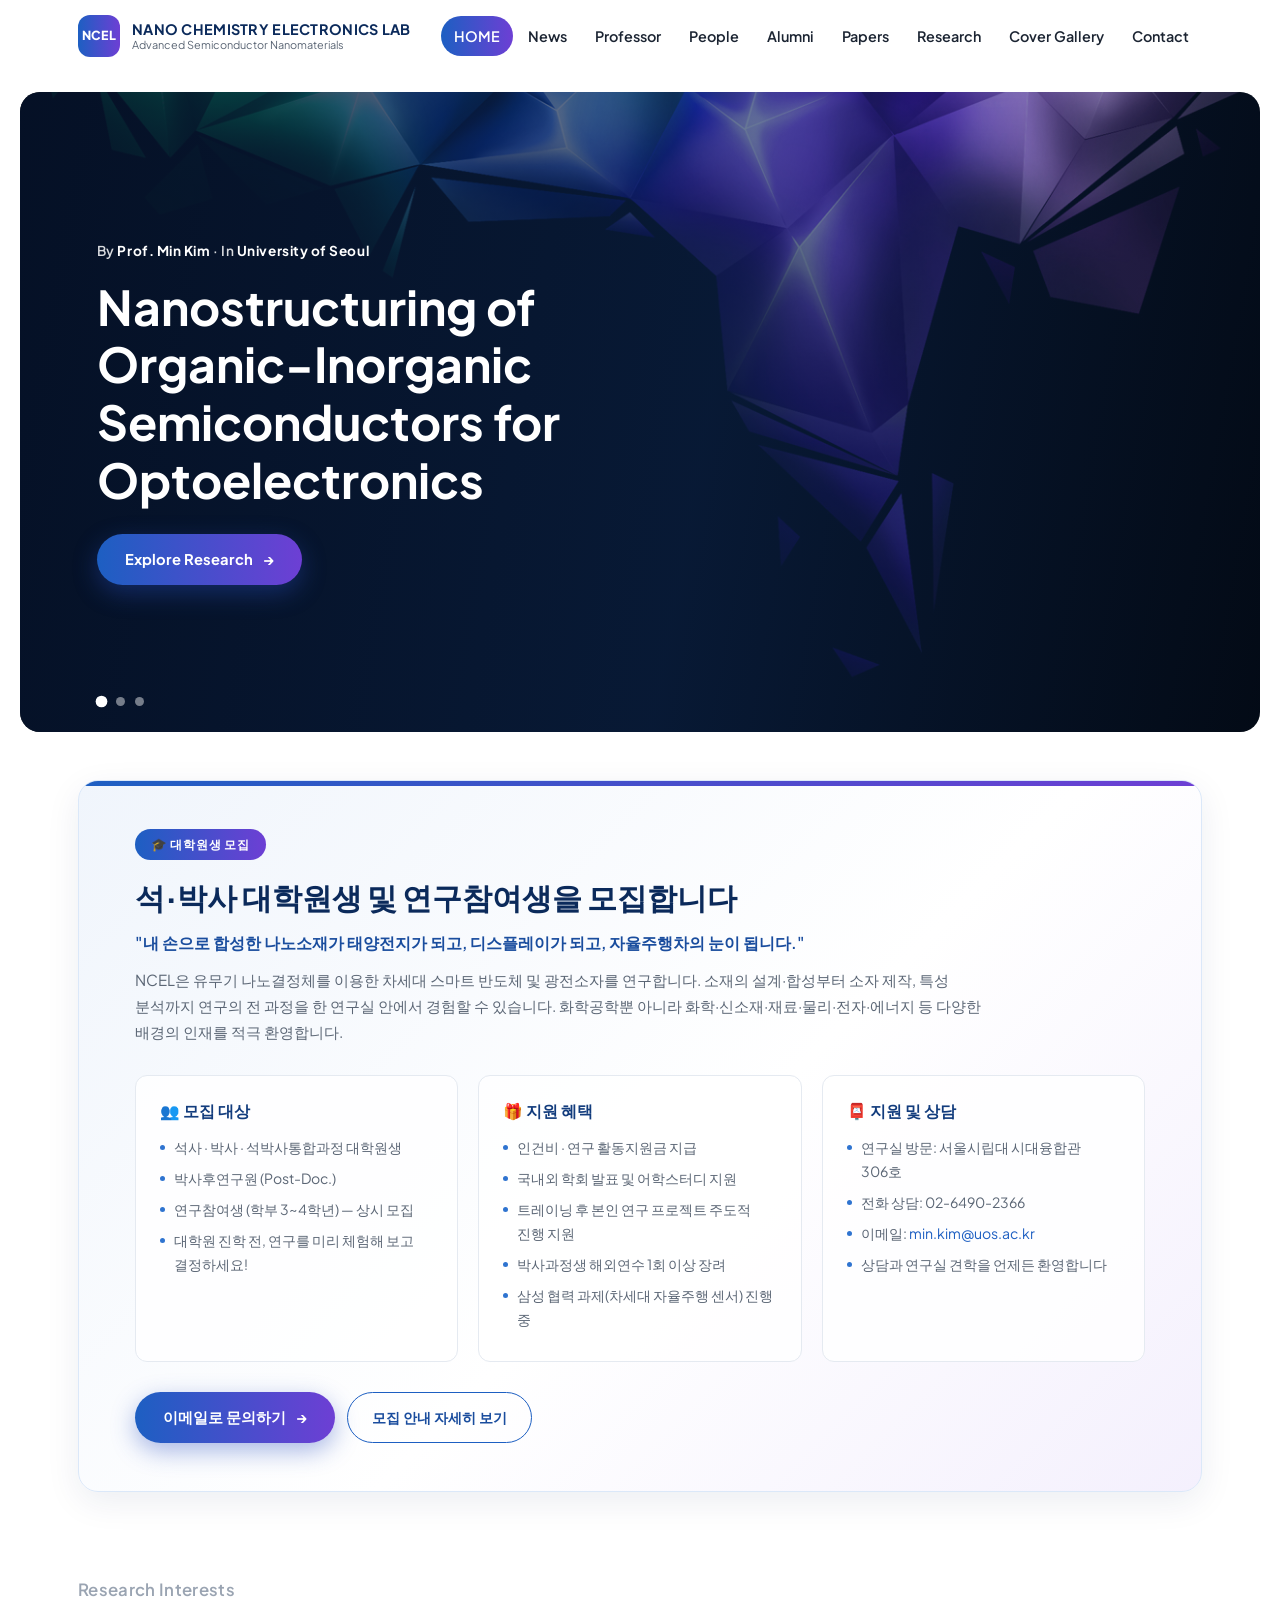
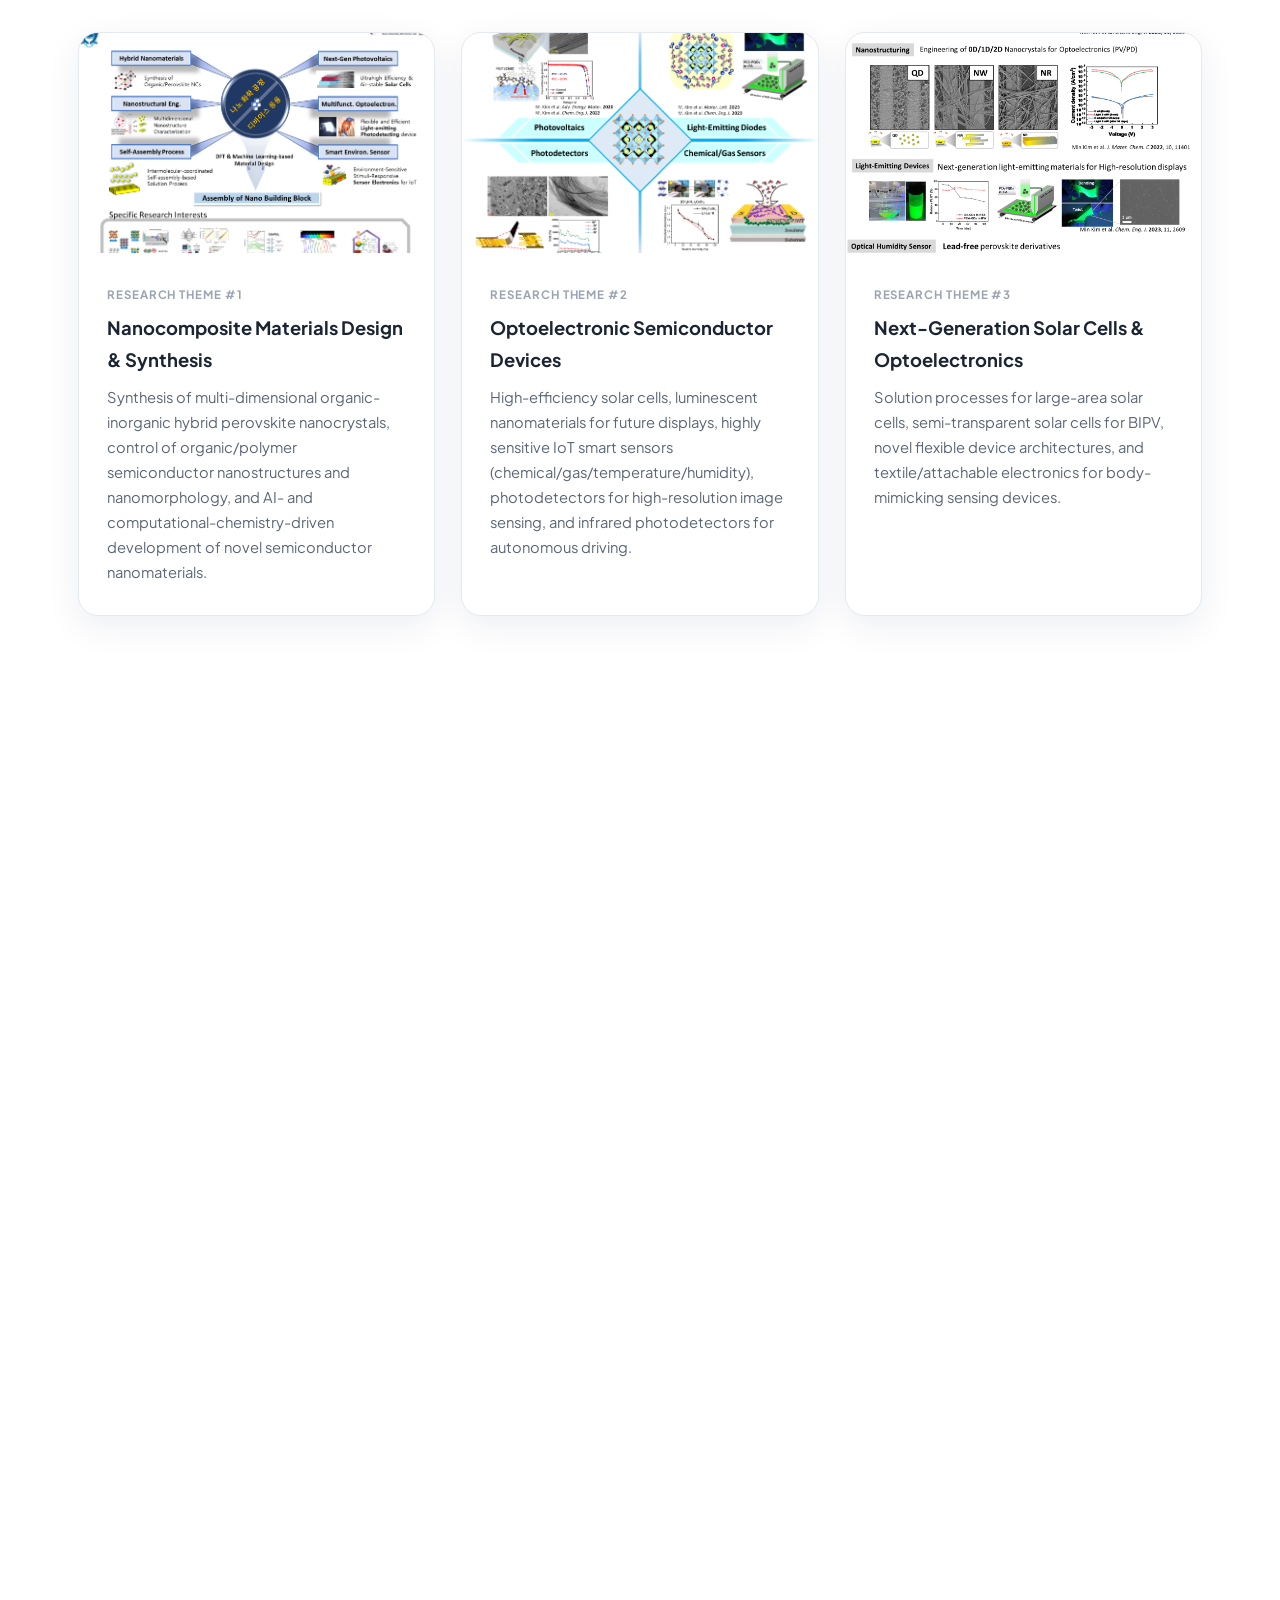
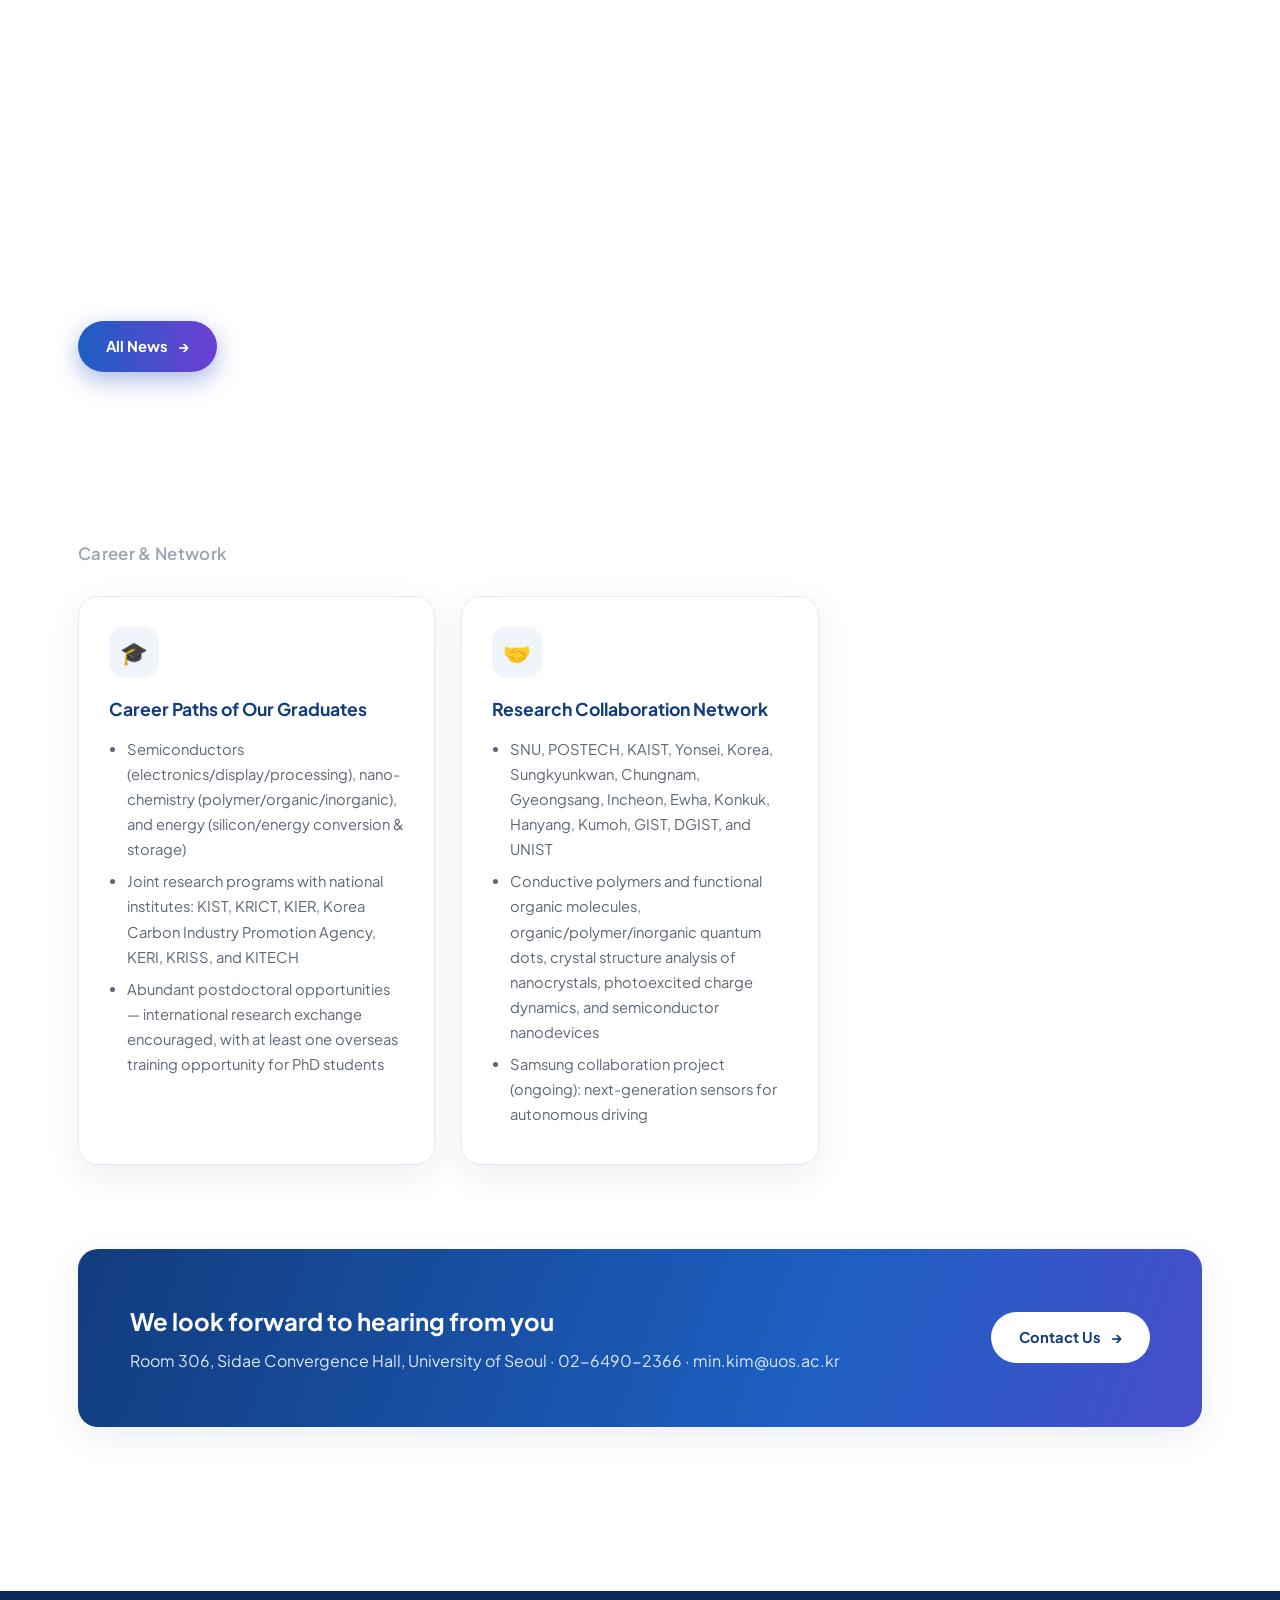
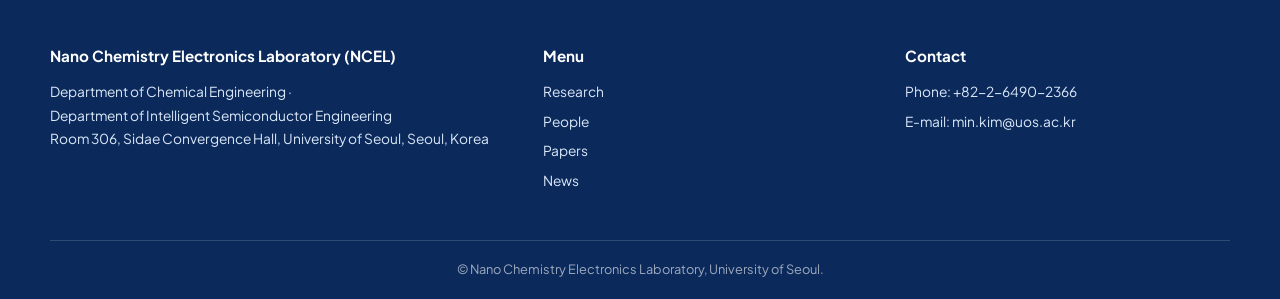
==== commit 783fd736: "Add Korean graduate student recruitment panel to homepage Co-Authored-By: Claude Fable 5 <noreply@an" ====
--- a/index.html
+++ b/index.html
@@ -60,6 +60,51 @@
   <div class="slider-dots"></div>
 </section>
 
+<section class="section tight" style="padding-bottom:0;">
+  <div class="container">
+    <div class="recruit-panel">
+      <span class="recruit-badge">🎓 대학원생 모집</span>
+      <h2>석·박사 대학원생 및 연구참여생을 모집합니다</h2>
+      <p class="quote">"내 손으로 합성한 나노소재가 태양전지가 되고, 디스플레이가 되고, 자율주행차의 눈이 됩니다."</p>
+      <p class="lede">NCEL은 유무기 나노결정체를 이용한 차세대 스마트 반도체 및 광전소자를 연구합니다. 소재의 설계·합성부터 소자 제작, 특성 분석까지 연구의 전 과정을 한 연구실 안에서 경험할 수 있습니다. 화학공학뿐 아니라 화학·신소재·재료·물리·전자·에너지 등 다양한 배경의 인재를 적극 환영합니다.</p>
+      <div class="recruit-cols">
+        <div class="recruit-col">
+          <h3>👥 모집 대상</h3>
+          <ul>
+            <li>석사 · 박사 · 석박사통합과정 대학원생</li>
+            <li>박사후연구원 (Post-Doc.)</li>
+            <li>연구참여생 (학부 3~4학년) — 상시 모집</li>
+            <li>대학원 진학 전, 연구를 미리 체험해 보고 결정하세요!</li>
+          </ul>
+        </div>
+        <div class="recruit-col">
+          <h3>🎁 지원 혜택</h3>
+          <ul>
+            <li>인건비 · 연구 활동지원금 지급</li>
+            <li>국내외 학회 발표 및 어학스터디 지원</li>
+            <li>트레이닝 후 본인 연구 프로젝트 주도적 진행 지원</li>
+            <li>박사과정생 해외연수 1회 이상 장려</li>
+            <li>삼성 협력 과제(차세대 자율주행 센서) 진행 중</li>
+          </ul>
+        </div>
+        <div class="recruit-col">
+          <h3>📮 지원 및 상담</h3>
+          <ul>
+            <li>연구실 방문: 서울시립대 시대융합관 306호</li>
+            <li>전화 상담: 02-6490-2366</li>
+            <li>이메일: <a href="mailto:min.kim@uos.ac.kr">min.kim@uos.ac.kr</a></li>
+            <li>상담과 연구실 견학을 언제든 환영합니다</li>
+          </ul>
+        </div>
+      </div>
+      <div class="recruit-actions">
+        <a class="btn btn-grad" href="mailto:min.kim@uos.ac.kr">이메일로 문의하기 <span class="arrow">&rarr;</span></a>
+        <a class="btn-outline" href="contact.html">모집 안내 자세히 보기</a>
+      </div>
+    </div>
+  </div>
+</section>
+
 <section class="section">
   <div class="container">
     <p class="section-label">Research Interests</p>
--- a/css/style.css
+++ b/css/style.css
@@ -402,6 +402,61 @@
 .contact-info-card dd { font-size: 0.97rem; margin-top: 2px; }
 .contact-info-card a { color: #fff; text-decoration: underline; }
 
+/* ---------- Recruit panel (Korean) ---------- */
+.recruit-panel {
+  position: relative;
+  border-radius: var(--radius);
+  background: linear-gradient(135deg, var(--blue-50) 0%, #fff 55%, #f4f0fd 100%);
+  border: 1.5px solid var(--blue-100);
+  box-shadow: var(--shadow);
+  padding: 48px clamp(28px, 5vw, 56px);
+  overflow: hidden;
+}
+.recruit-panel::before {
+  content: ""; position: absolute; top: 0; left: 0; right: 0; height: 5px;
+  background: var(--grad);
+}
+.recruit-badge {
+  display: inline-block; padding: 5px 16px; border-radius: 999px;
+  background: var(--grad); color: #fff;
+  font-size: 0.78rem; font-weight: 700; letter-spacing: 0.06em;
+  margin-bottom: 16px;
+}
+.recruit-panel h2 {
+  color: var(--blue-900); font-size: clamp(1.35rem, 3vw, 1.9rem);
+  font-weight: 800; line-height: 1.35; margin-bottom: 12px;
+}
+.recruit-panel .quote {
+  color: var(--blue-700); font-weight: 600; font-size: 1.02rem; margin-bottom: 10px;
+}
+.recruit-panel .lede { color: var(--ink-soft); font-size: 0.95rem; max-width: 860px; }
+.recruit-cols {
+  display: grid; grid-template-columns: repeat(auto-fit, minmax(240px, 1fr));
+  gap: 20px; margin-top: 30px;
+}
+.recruit-col {
+  background: rgba(255, 255, 255, 0.85); border: 1px solid var(--line);
+  border-radius: var(--radius-sm); padding: 22px 24px;
+}
+.recruit-col h3 {
+  color: var(--blue-800); font-size: 0.98rem; font-weight: 700; margin-bottom: 12px;
+  display: flex; align-items: center; gap: 8px;
+}
+.recruit-col ul { list-style: none; color: var(--ink-soft); font-size: 0.88rem; }
+.recruit-col ul li { margin: 7px 0; padding-left: 14px; position: relative; }
+.recruit-col ul li::before {
+  content: ""; position: absolute; left: 0; top: 0.62em;
+  width: 5px; height: 5px; border-radius: 50%; background: var(--blue-500);
+}
+.recruit-actions { display: flex; gap: 12px; flex-wrap: wrap; margin-top: 30px; }
+.recruit-actions .btn-outline {
+  display: inline-flex; align-items: center; gap: 8px;
+  padding: 12px 24px; border-radius: 999px;
+  border: 1.5px solid var(--blue-600); color: var(--blue-700);
+  font-weight: 700; font-size: 0.9rem; transition: 0.2s;
+}
+.recruit-actions .btn-outline:hover { background: var(--blue-50); }
+
 /* ---------- Home extras ---------- */
 .highlight-band { display: grid; grid-template-columns: 1fr 1fr; gap: 48px; align-items: center; }
 @media (max-width: 860px) { .highlight-band { grid-template-columns: 1fr; } }
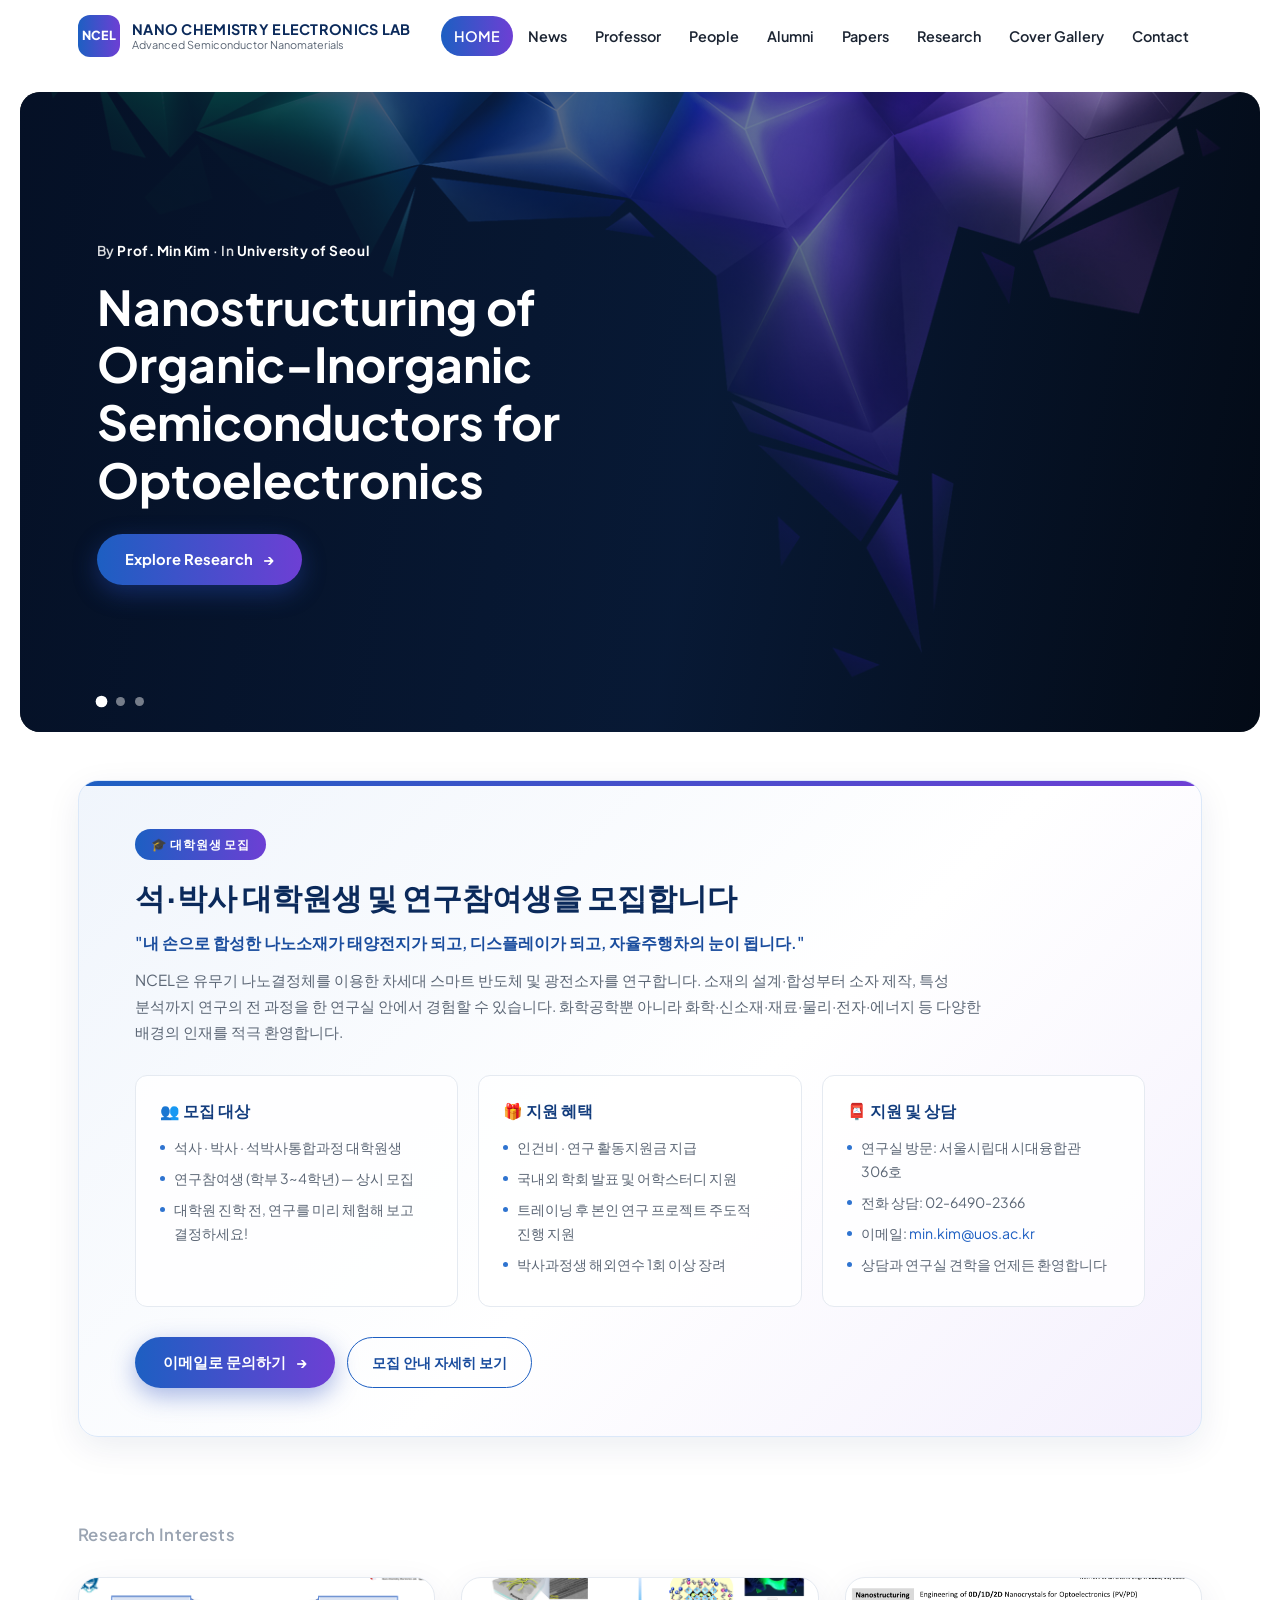
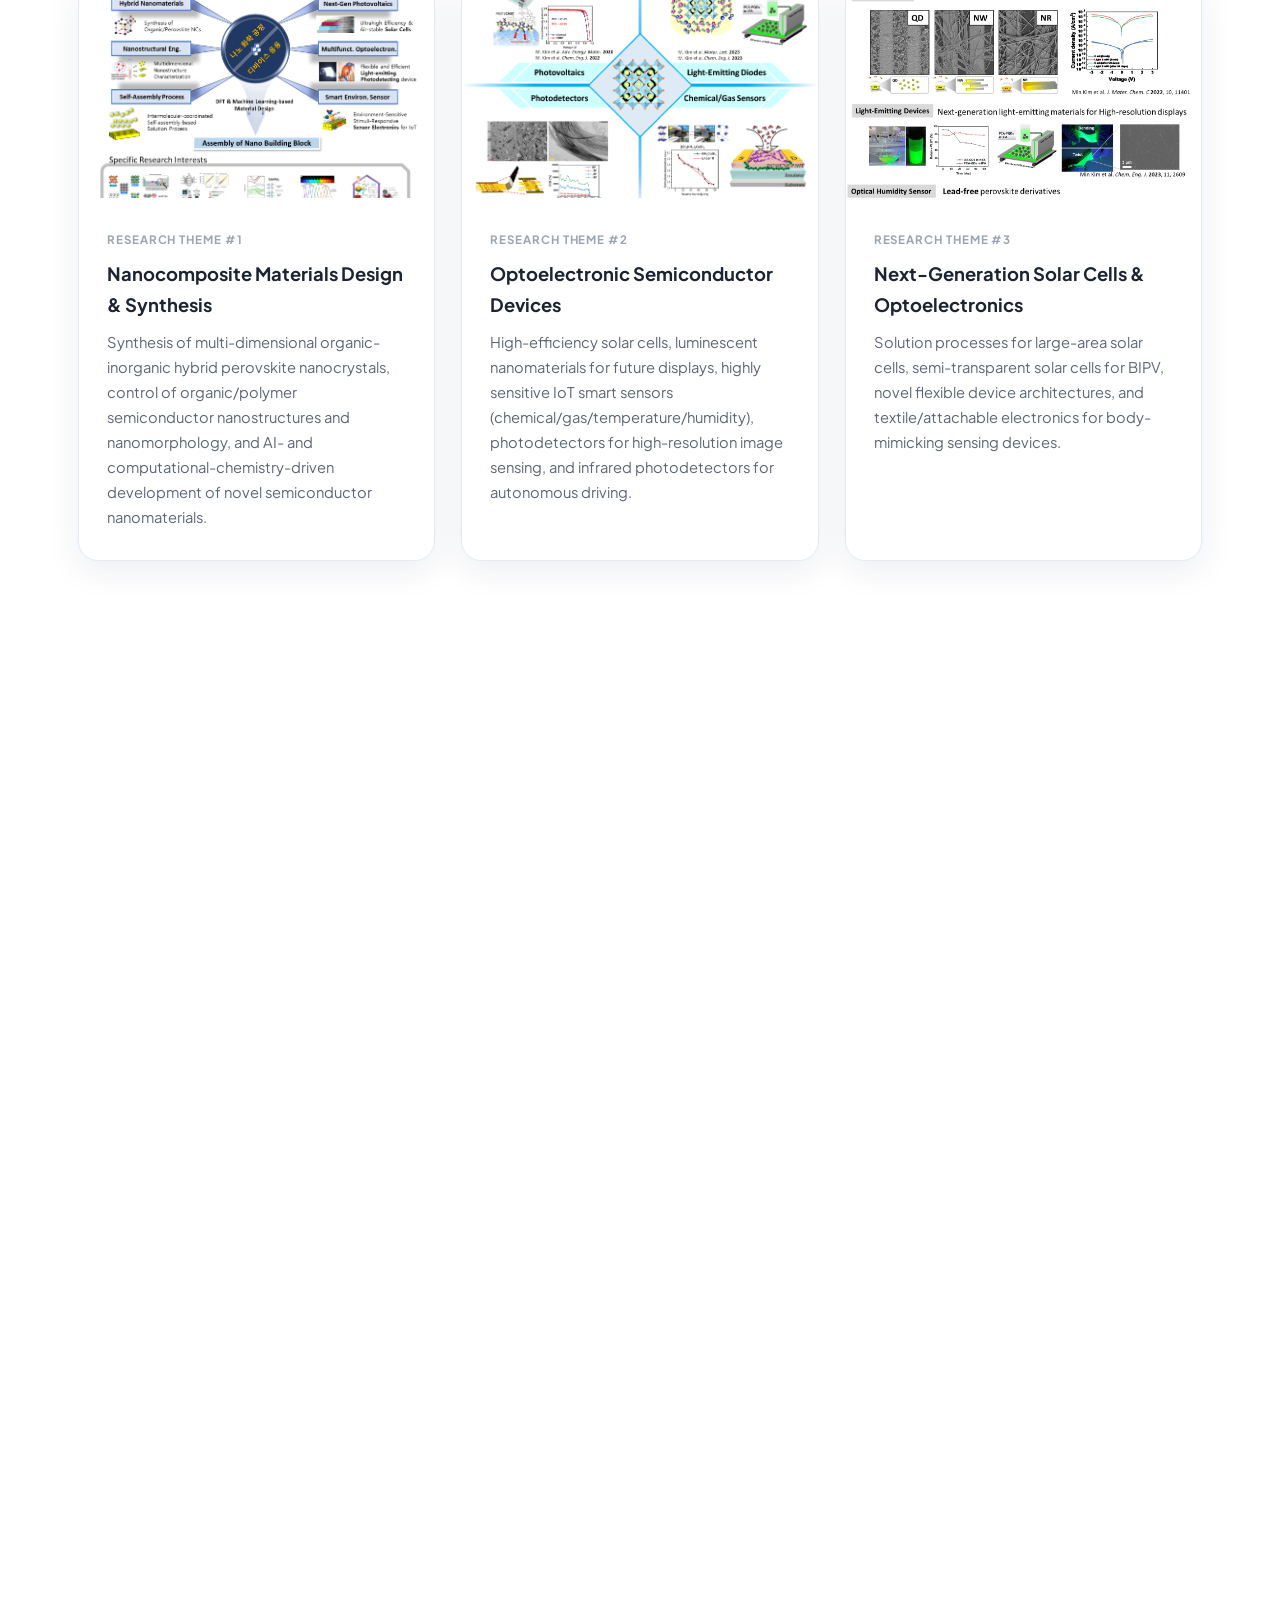
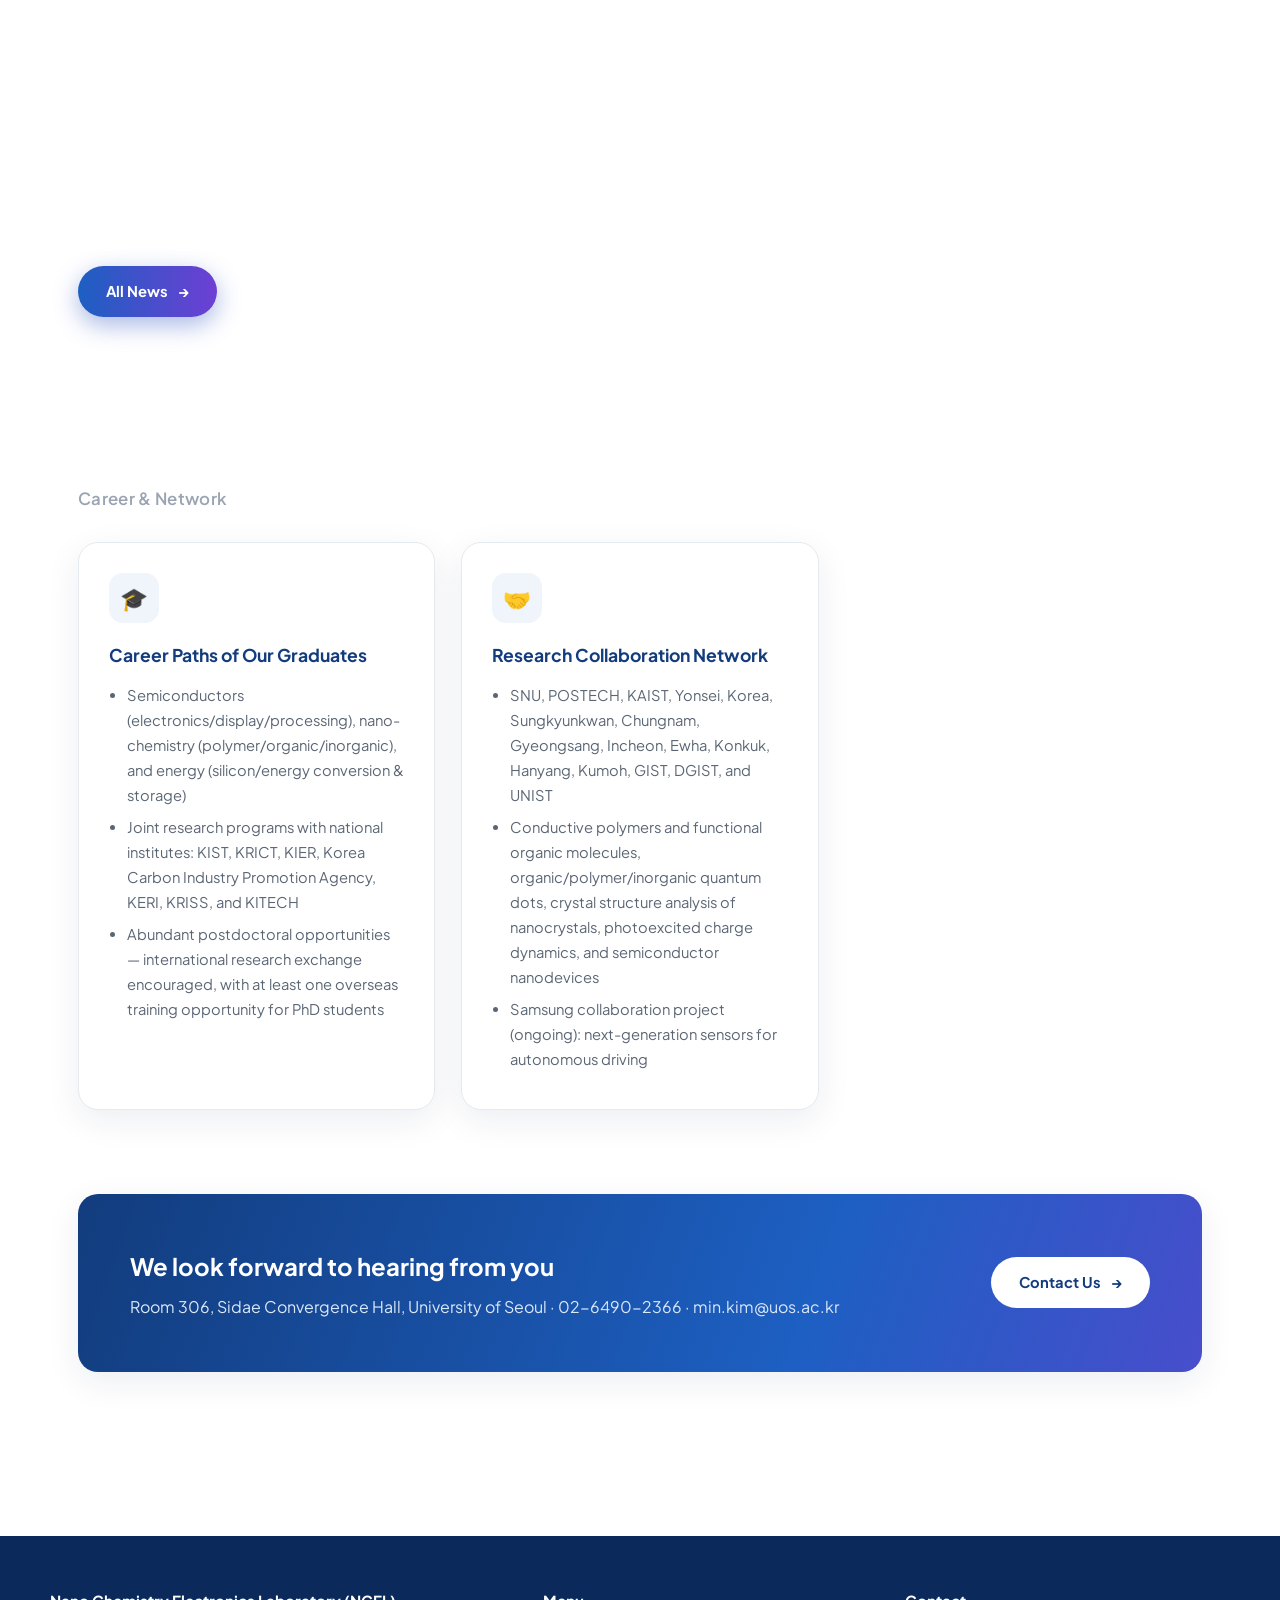
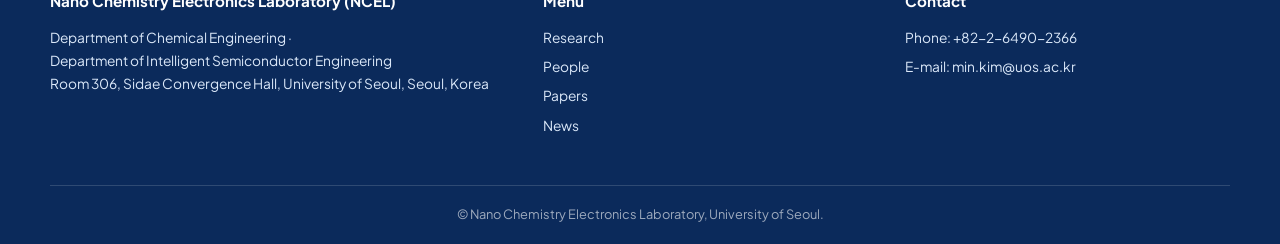
==== commit fdcea271: "Trim recruit panel (remove Post-Doc, Samsung project), highlight AI materials & next-gen devices on " ====
--- a/index.html
+++ b/index.html
@@ -72,7 +72,6 @@
           <h3>👥 모집 대상</h3>
           <ul>
             <li>석사 · 박사 · 석박사통합과정 대학원생</li>
-            <li>박사후연구원 (Post-Doc.)</li>
             <li>연구참여생 (학부 3~4학년) — 상시 모집</li>
             <li>대학원 진학 전, 연구를 미리 체험해 보고 결정하세요!</li>
           </ul>
@@ -84,7 +83,6 @@
             <li>국내외 학회 발표 및 어학스터디 지원</li>
             <li>트레이닝 후 본인 연구 프로젝트 주도적 진행 지원</li>
             <li>박사과정생 해외연수 1회 이상 장려</li>
-            <li>삼성 협력 과제(차세대 자율주행 센서) 진행 중</li>
           </ul>
         </div>
         <div class="recruit-col">
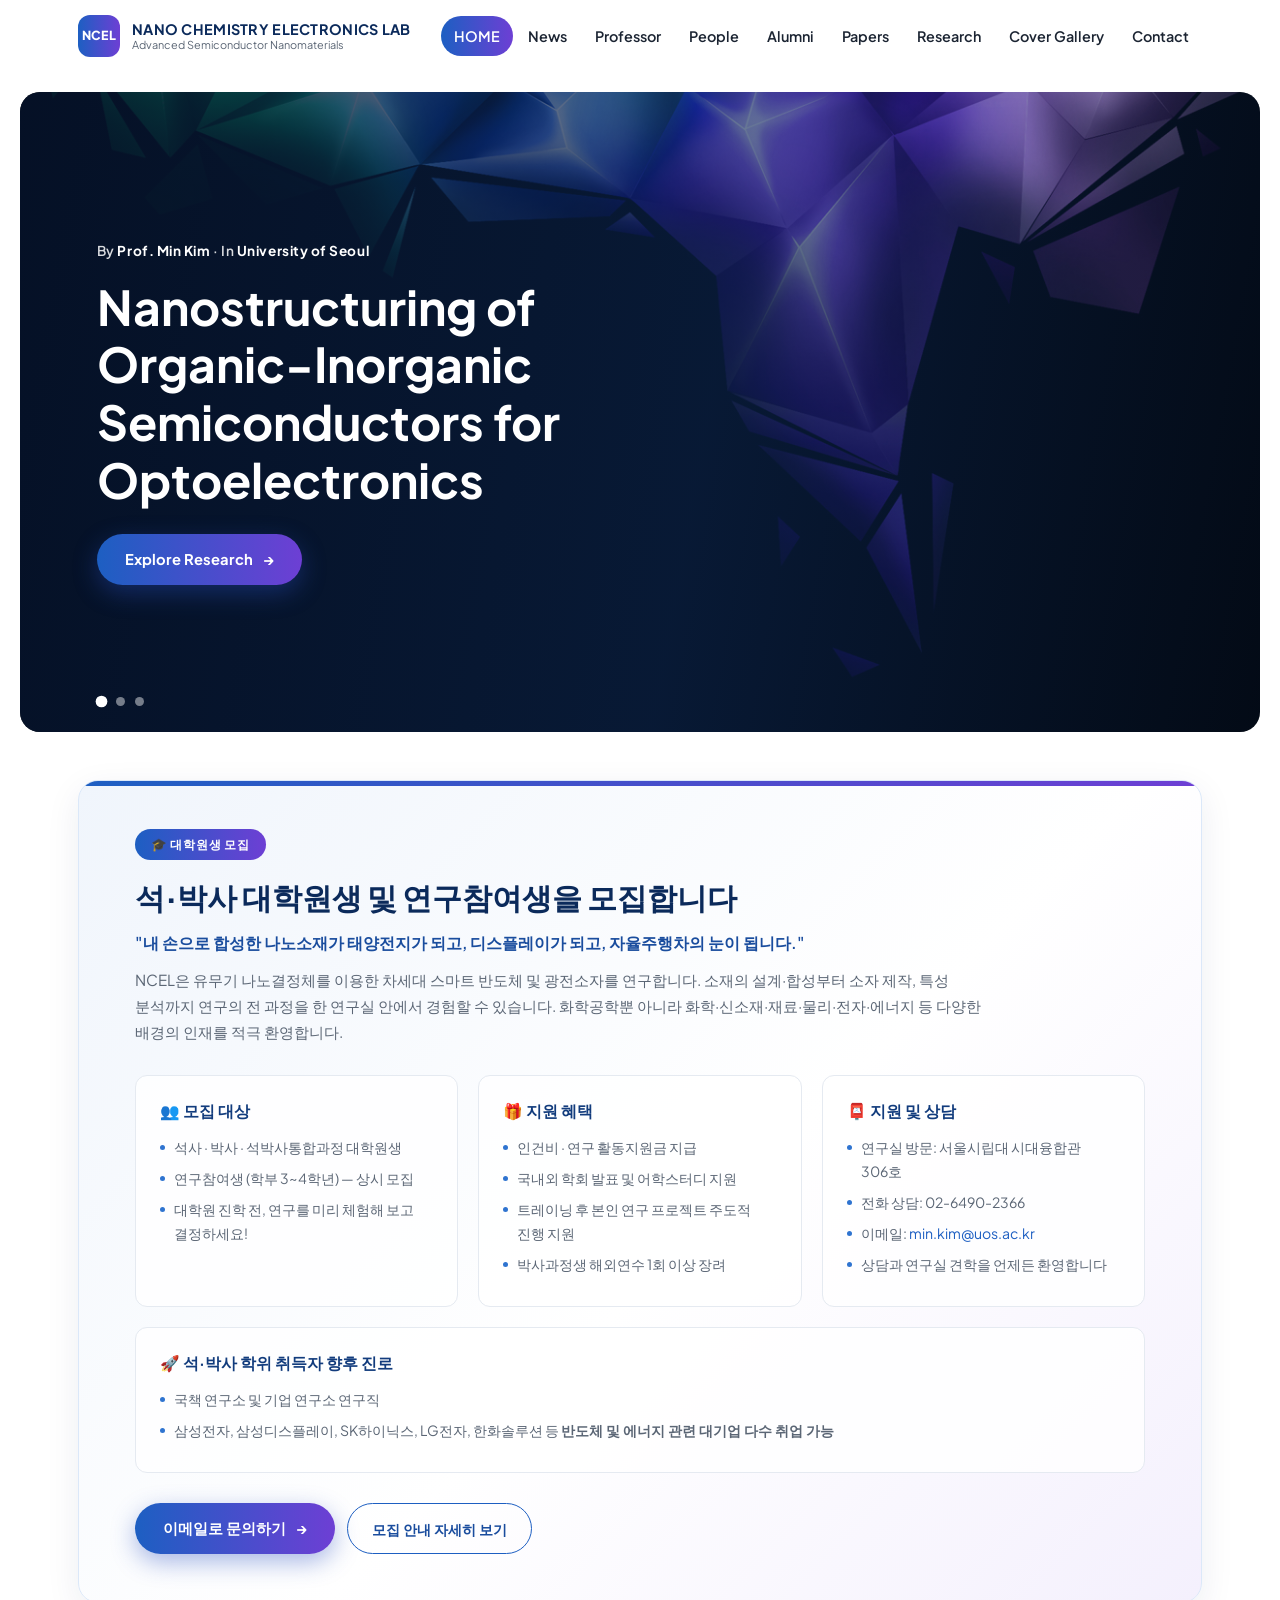
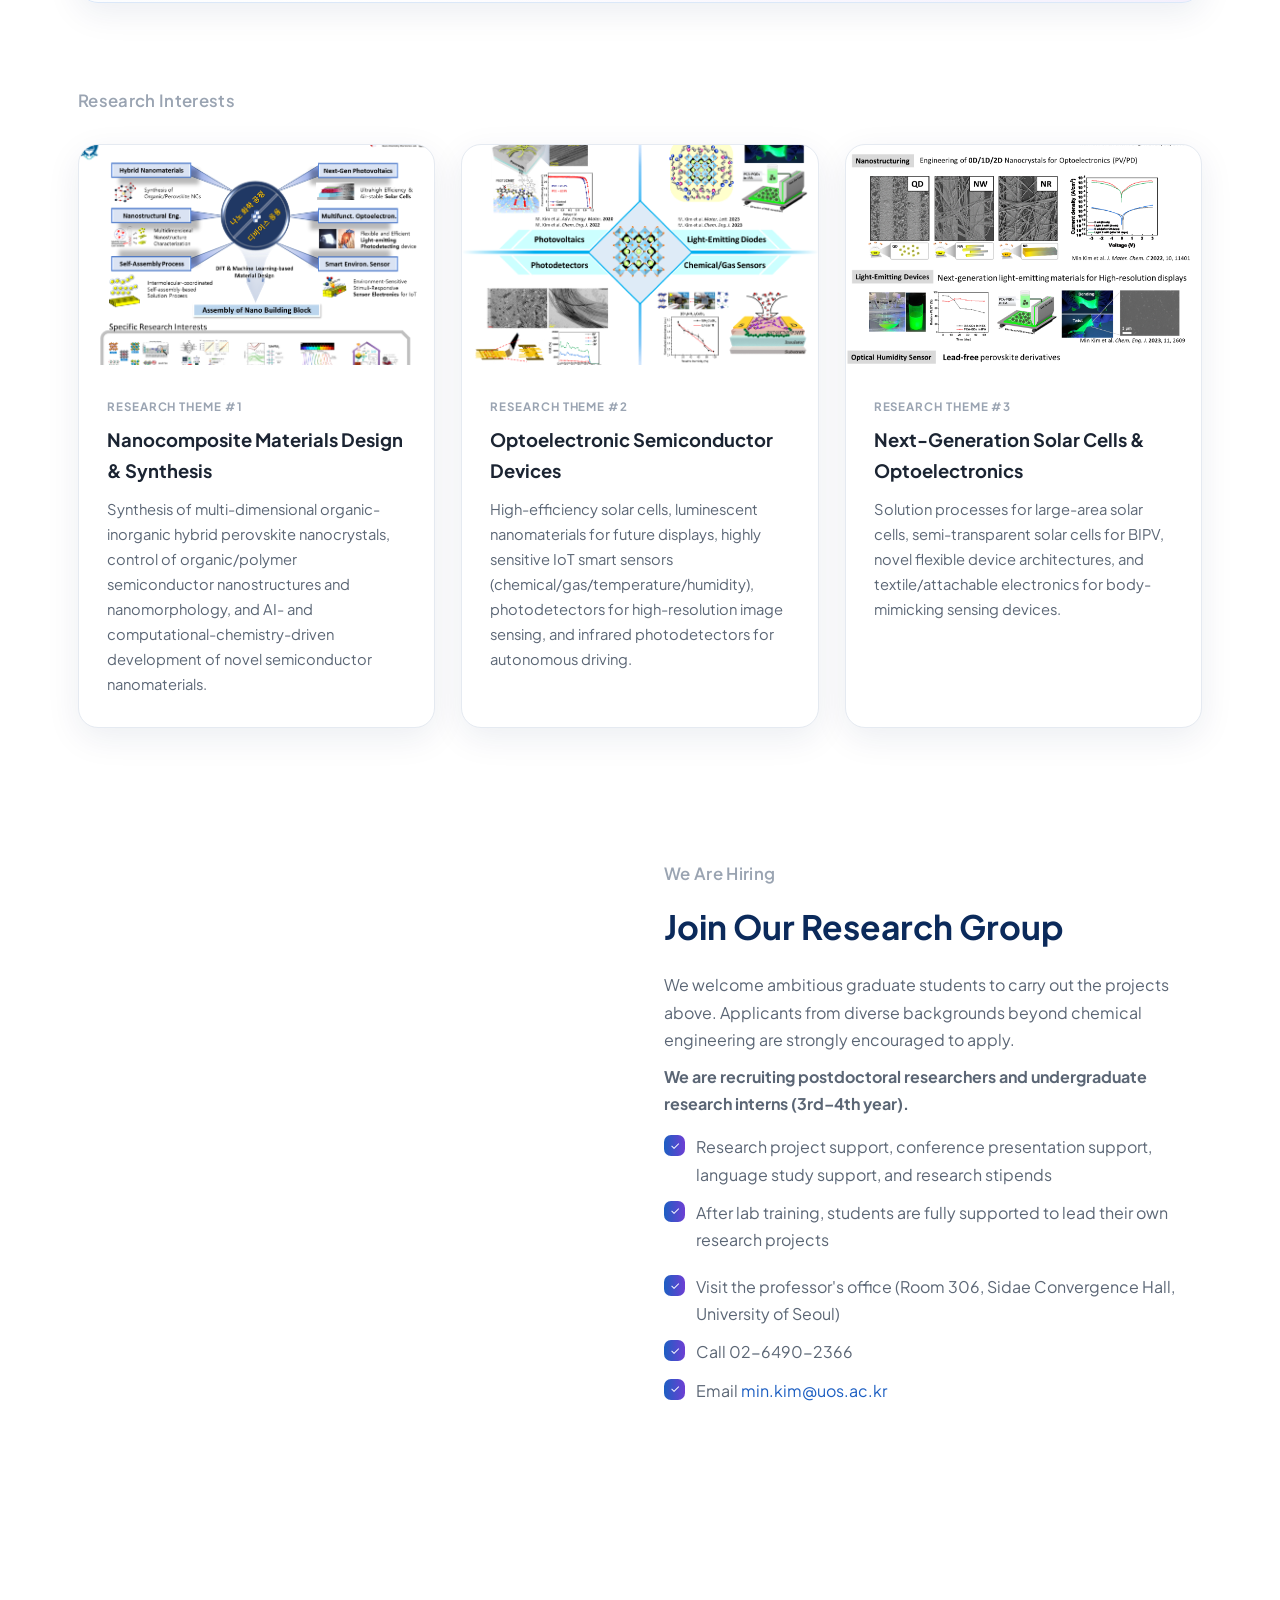
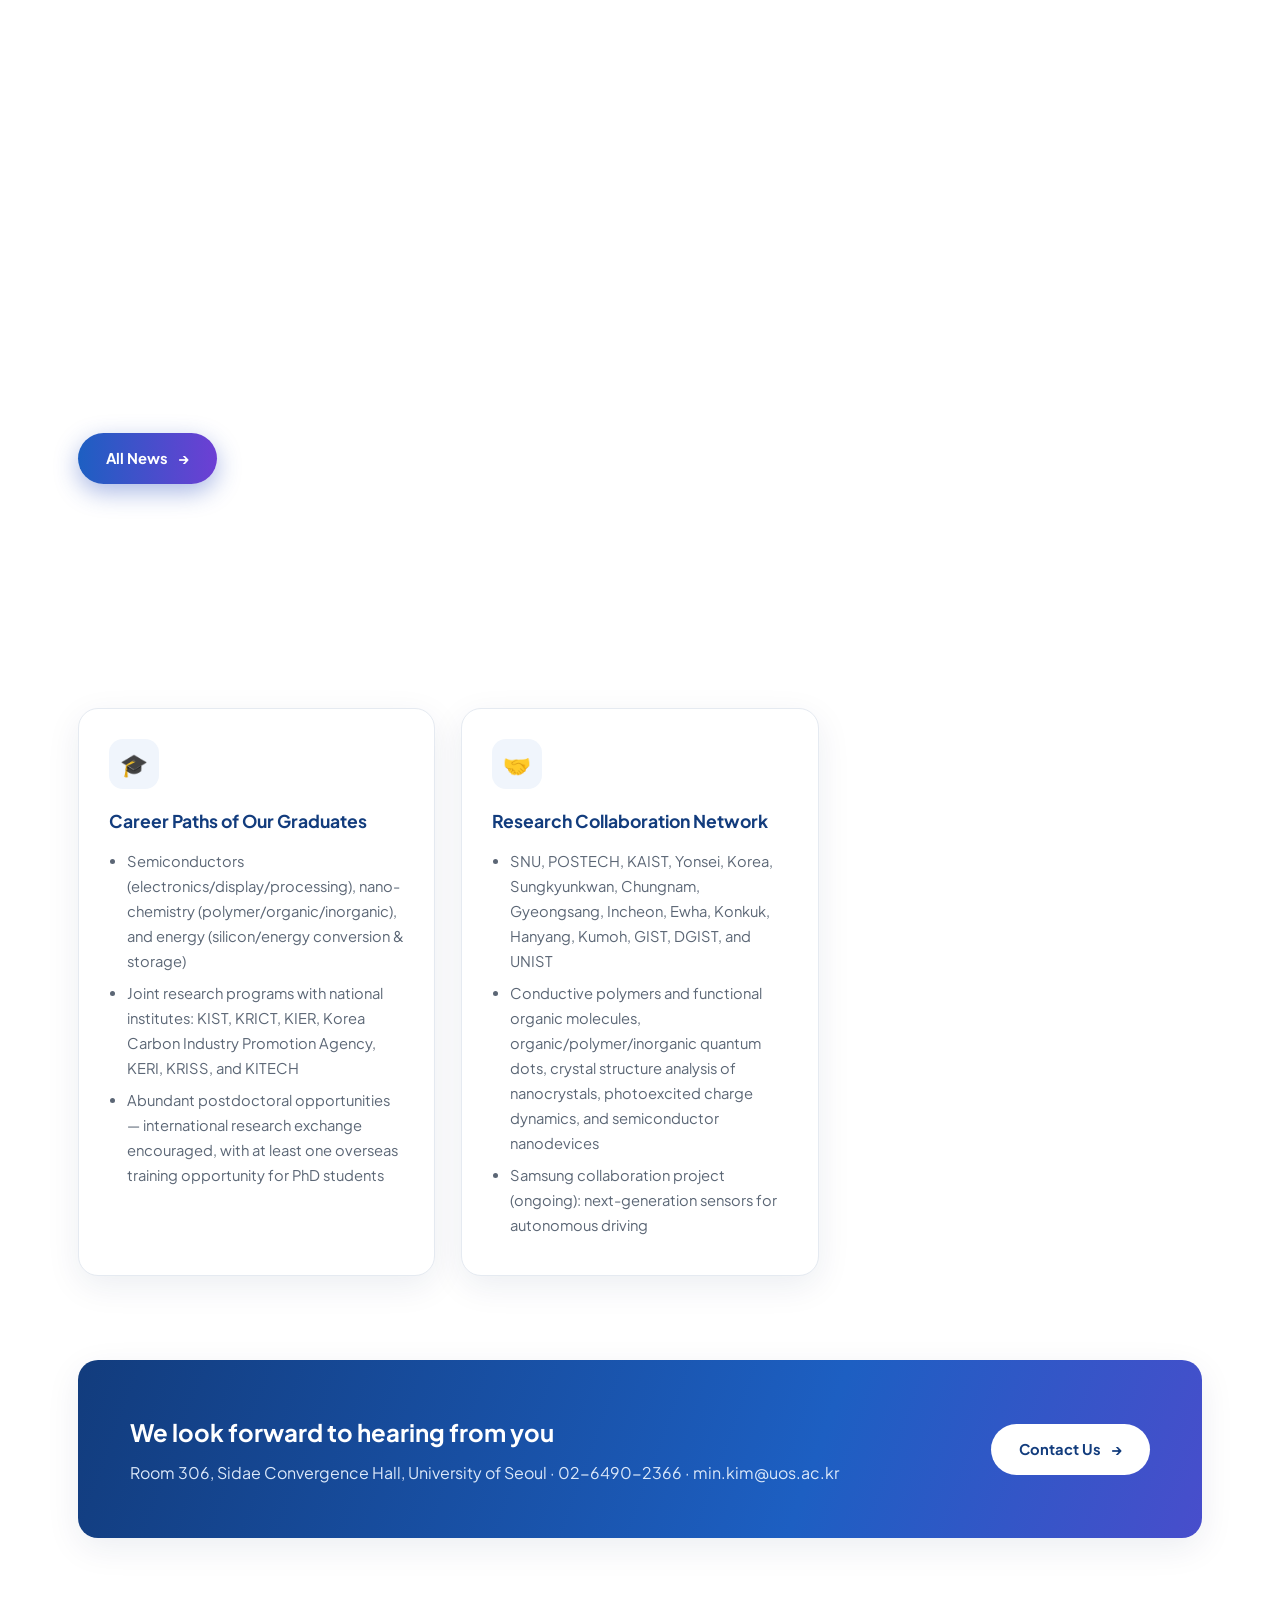
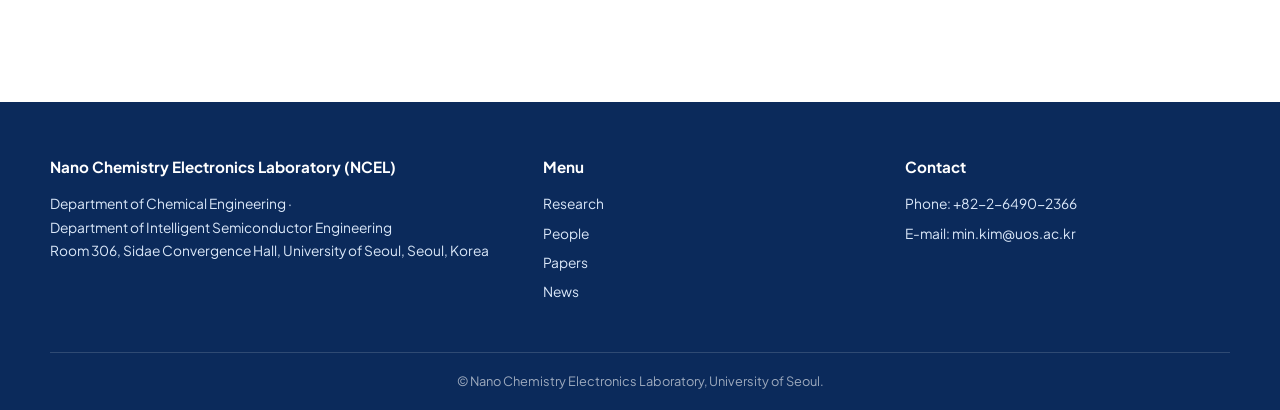
==== commit 5ec6c0b6: "Add career paths section to recruitment panel Co-Authored-By: Claude Fable 5 <noreply@anthropic.com>" ====
--- a/index.html
+++ b/index.html
@@ -94,6 +94,13 @@
             <li>상담과 연구실 견학을 언제든 환영합니다</li>
           </ul>
         </div>
+        <div class="recruit-col" style="grid-column: 1 / -1;">
+          <h3>🚀 석·박사 학위 취득자 향후 진로</h3>
+          <ul>
+            <li>국책 연구소 및 기업 연구소 연구직</li>
+            <li>삼성전자, 삼성디스플레이, SK하이닉스, LG전자, 한화솔루션 등 <strong>반도체 및 에너지 관련 대기업 다수 취업 가능</strong></li>
+          </ul>
+        </div>
       </div>
       <div class="recruit-actions">
         <a class="btn btn-grad" href="mailto:min.kim@uos.ac.kr">이메일로 문의하기 <span class="arrow">&rarr;</span></a>
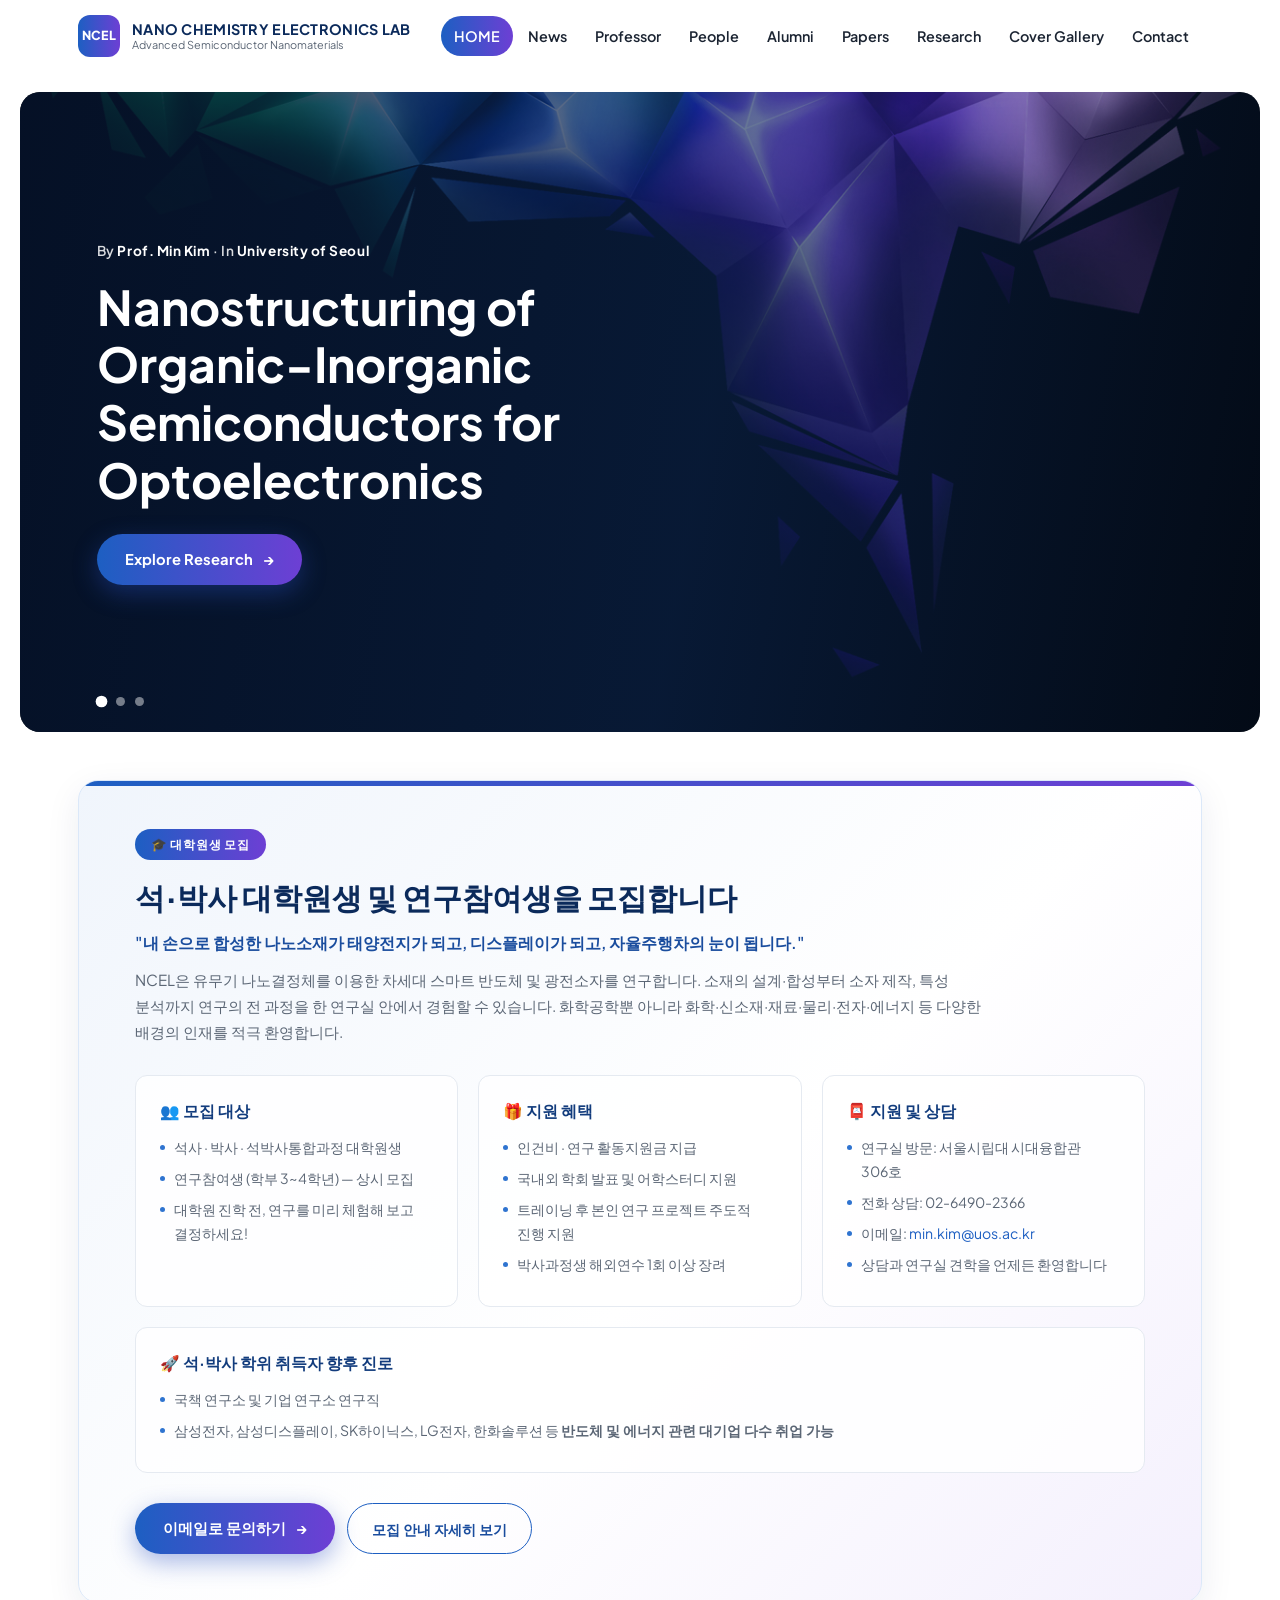
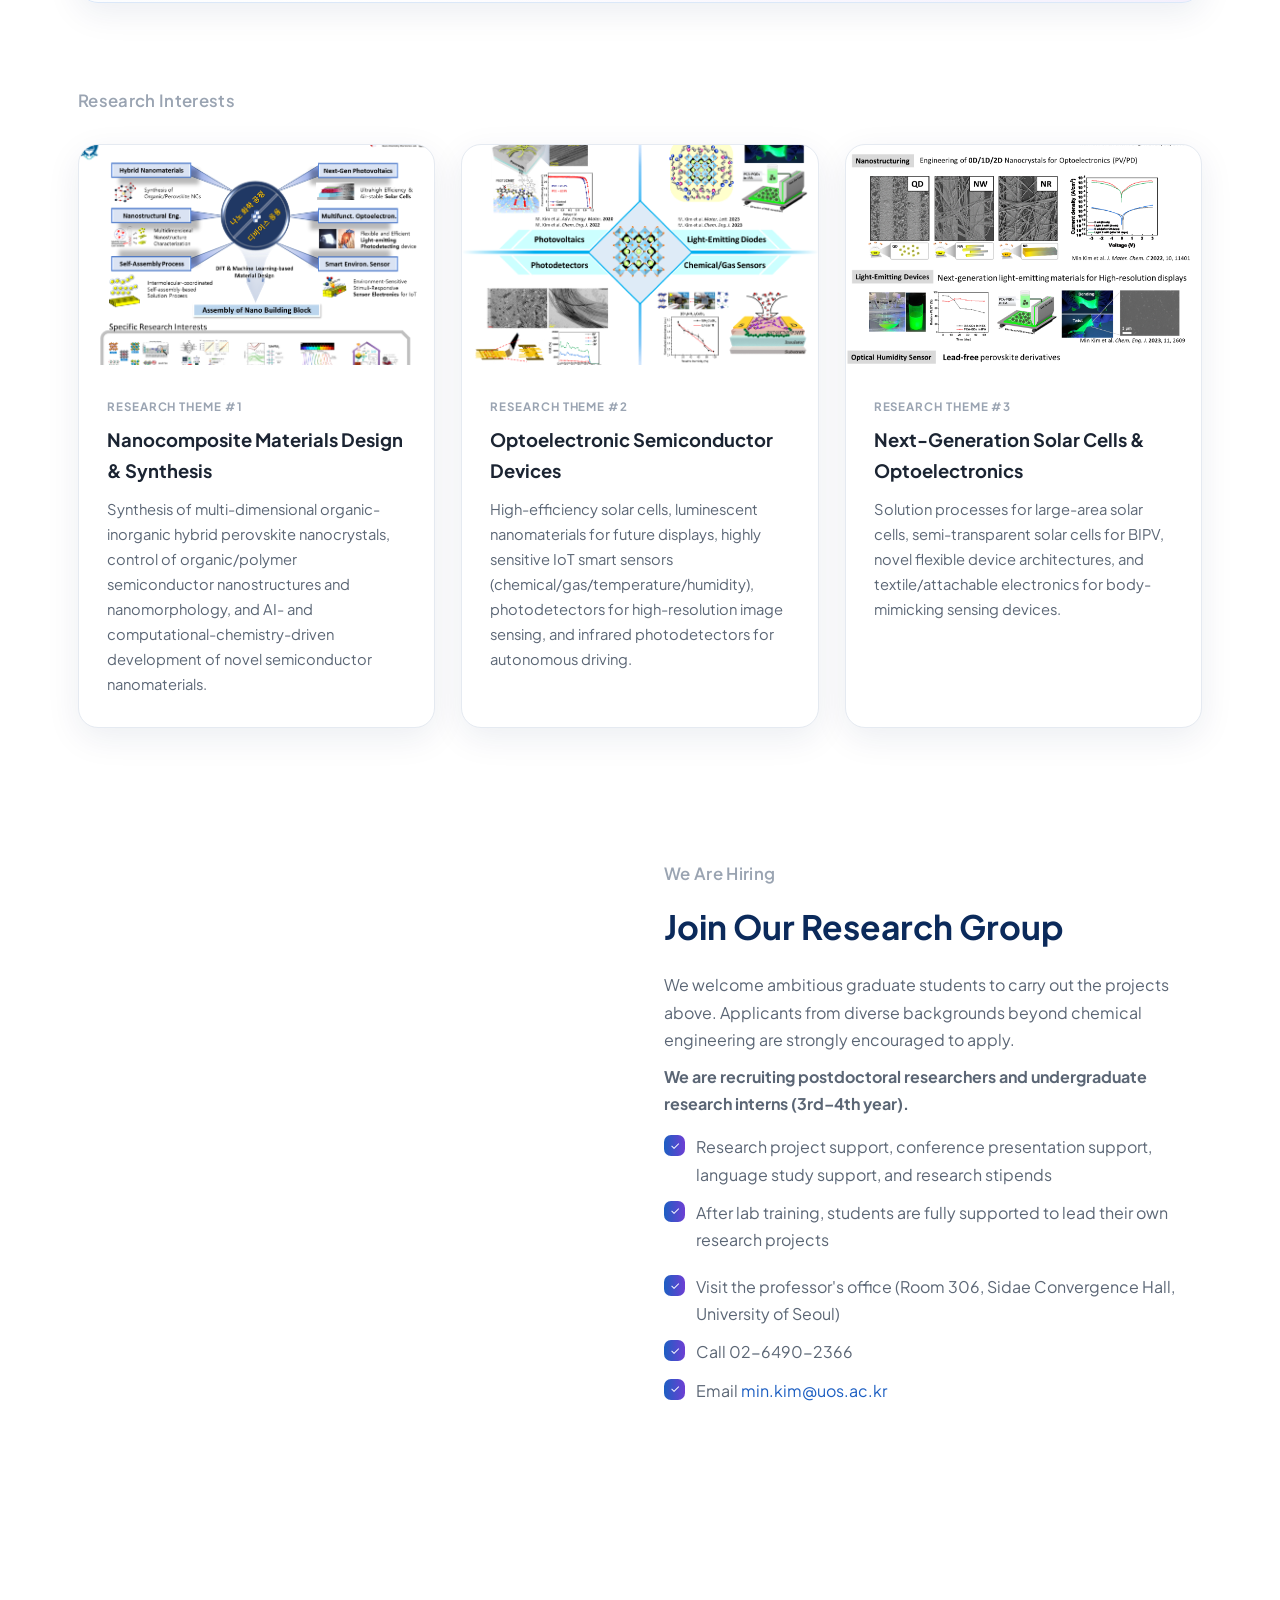
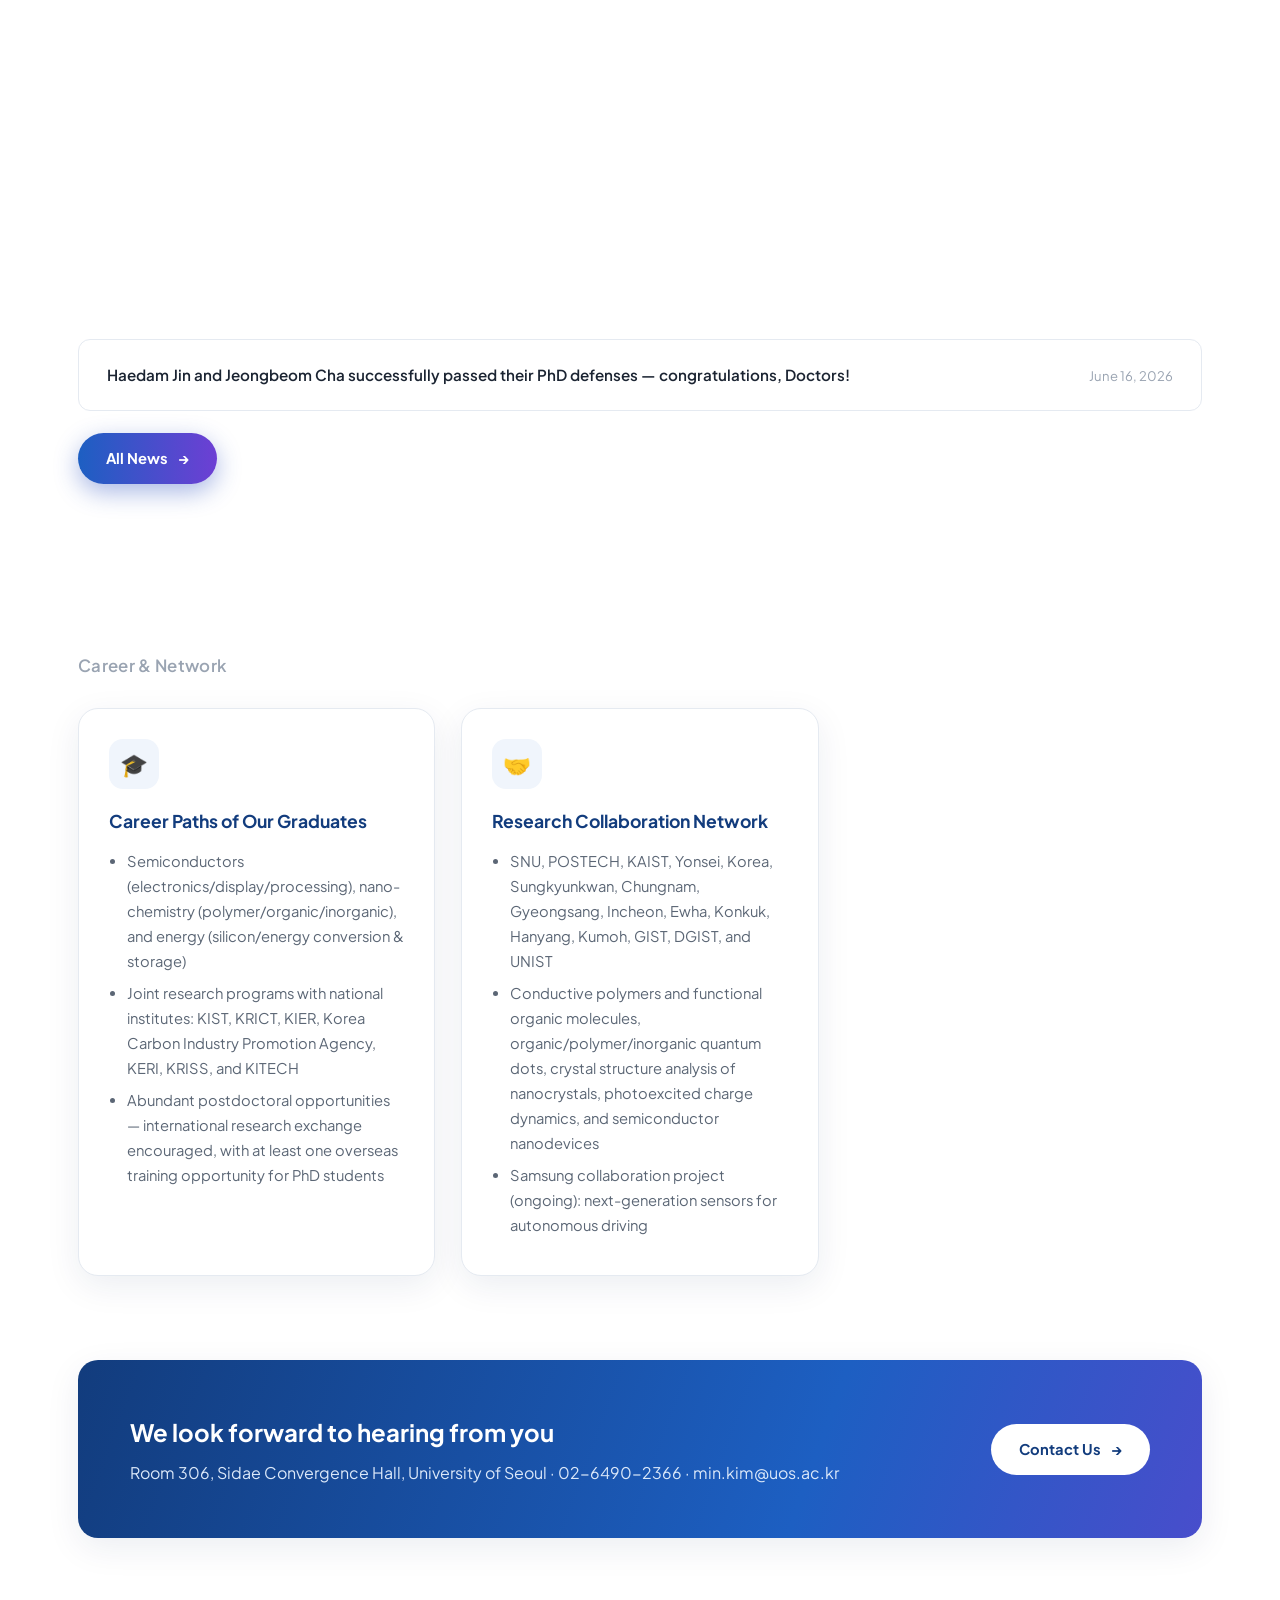
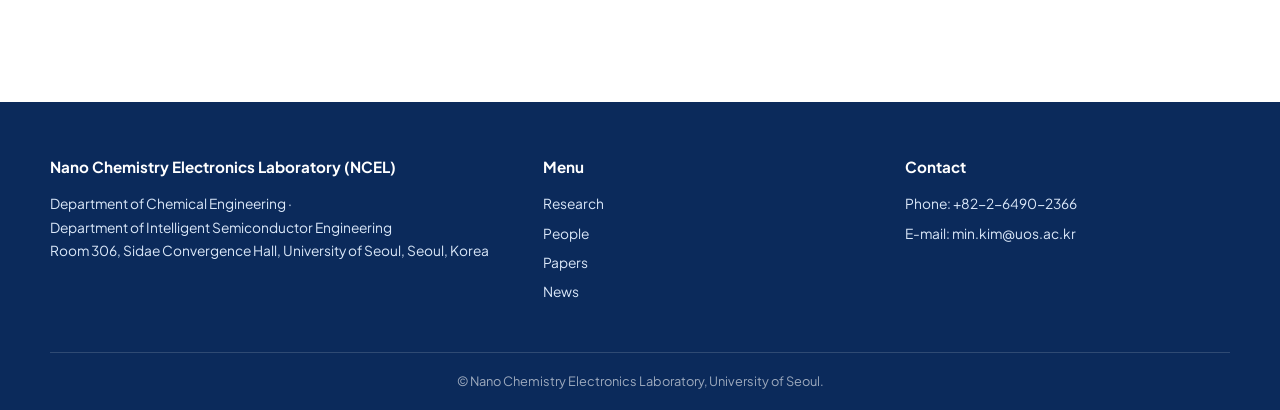
==== commit 2b112aa1: "Add Chem Frontier Competition Encouragement Award news Co-Authored-By: Claude Fable 5 <noreply@anthr" ====
--- a/index.html
+++ b/index.html
@@ -172,24 +172,24 @@
     <p class="section-label">New In Our Group</p>
     <ul class="feed-list">
       <li class="feed-item">
+        <span class="headline">Seongmin Yoon's team won the Encouragement Award at the KIChE Chem Frontier Competition, mentored by Doyun Kim</span>
+        <span class="when">October 21, 2026</span>
+      </li>
+      <li class="feed-item">
+        <span class="headline">Suyeong Jo and Yeongju Chun won the Best Poster Presentation Award at the 2026 Fall KIChE Meeting</span>
+        <span class="when">October 21, 2026</span>
+      </li>
+      <li class="feed-item">
         <span class="headline">Dr. Jeongbeom Cha and Yejin Whang won the Best Poster Presentation Award at IPS-25</span>
         <span class="when">June 29, 2026</span>
       </li>
       <li class="feed-item">
-        <span class="headline">Tae Geon Lee won the Best Poster Award at the KIChE Materials Symposium and starts his PhD course this fall</span>
+        <span class="headline">Taegeon Lee won the Best Poster Award at the KIChE Materials Symposium and starts his PhD course this fall</span>
         <span class="when">June 29, 2026</span>
       </li>
       <li class="feed-item">
         <span class="headline">Haedam Jin and Jeongbeom Cha successfully passed their PhD defenses — congratulations, Doctors!</span>
         <span class="when">June 16, 2026</span>
-      </li>
-      <li class="feed-item">
-        <span class="headline">Chae Eun Lee won the Best Poster Award at GPVC 2025</span>
-        <span class="when">September 3, 2025</span>
-      </li>
-      <li class="feed-item">
-        <span class="headline">Our lab has relocated to the Department of Chemical Engineering, University of Seoul</span>
-        <span class="when">March 1, 2025</span>
       </li>
     </ul>
     <p style="margin-top:22px;"><a class="btn btn-grad" href="news.html">All News <span class="arrow">&rarr;</span></a></p>
